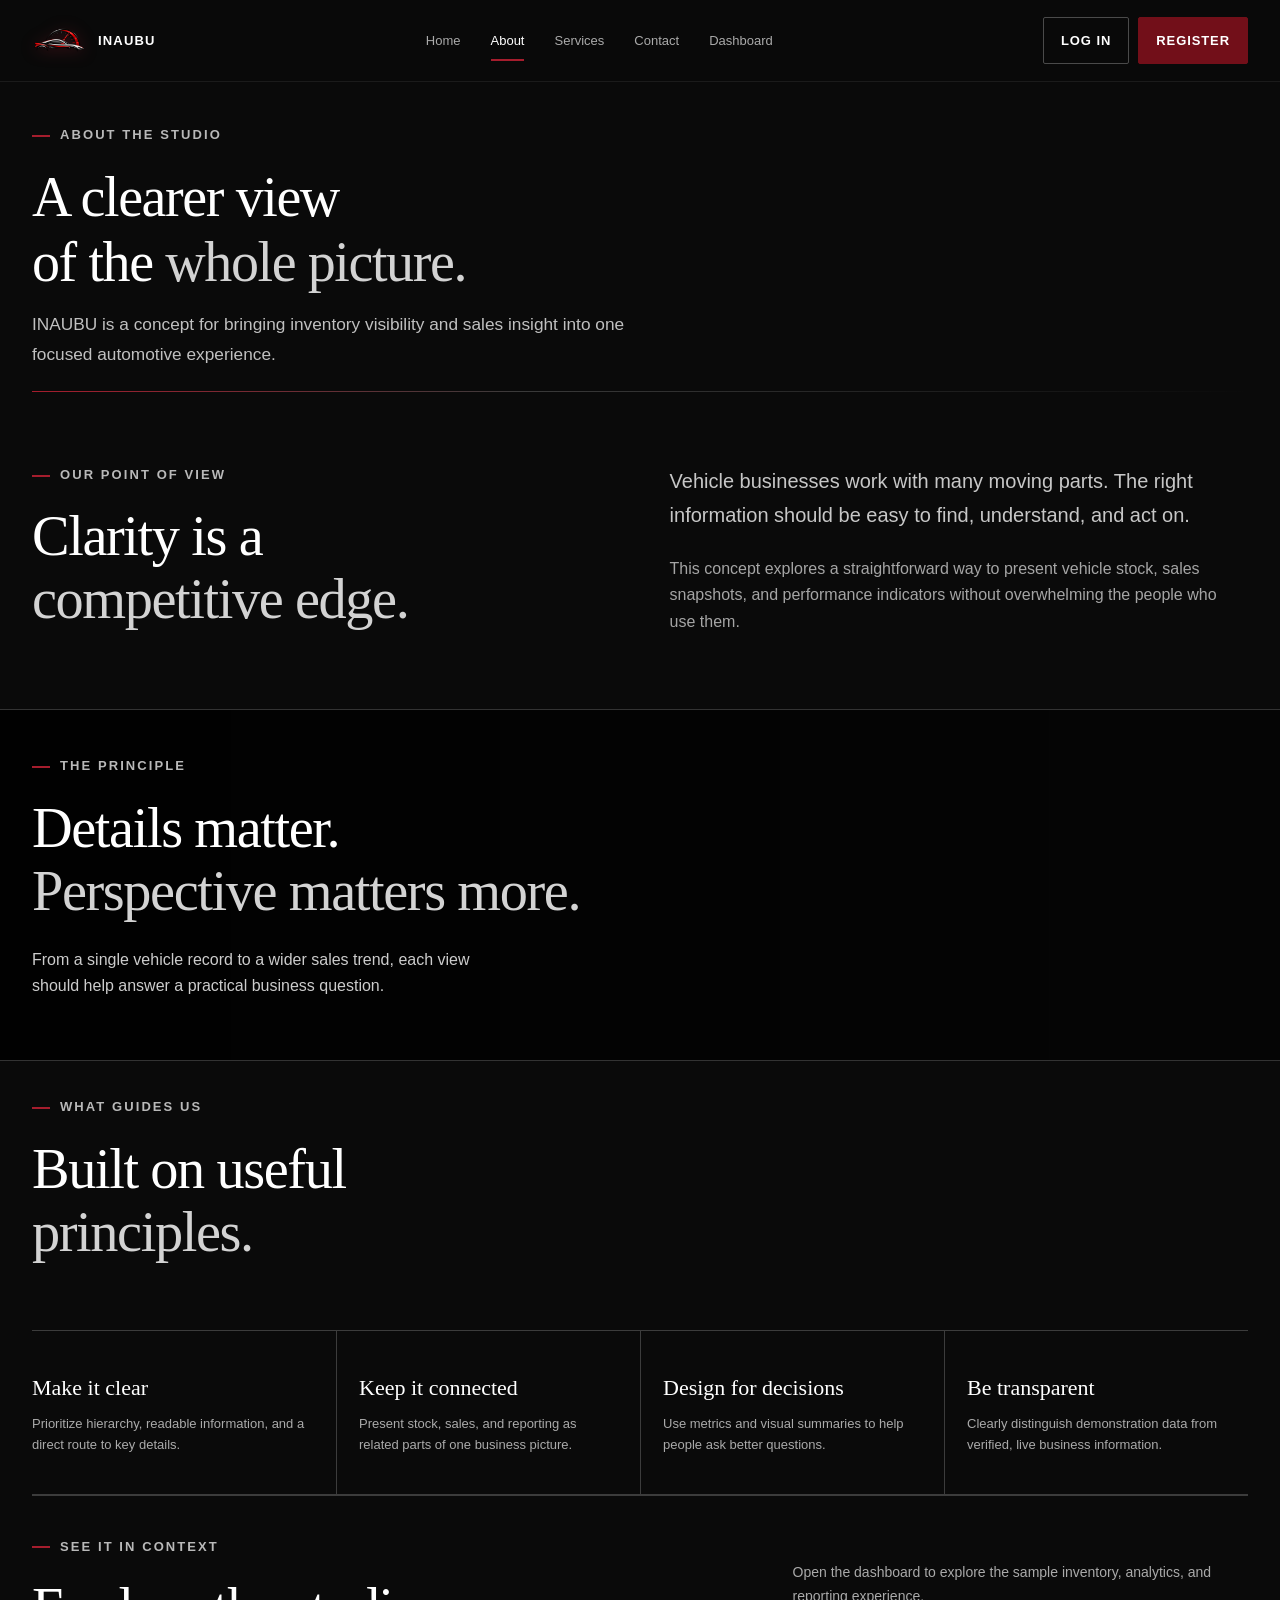
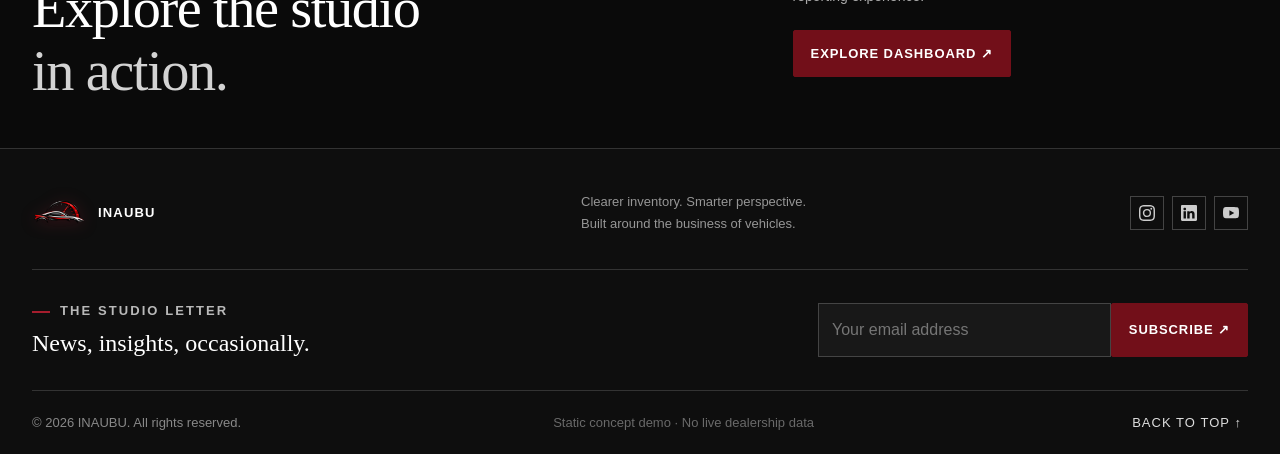
==== about.html @ e6c1211e "firstcommit" ====
<!doctype html>
<html lang="en">

<head>
    <meta charset="utf-8">
    <meta name="viewport" content="width=device-width, initial-scale=1">
    <title>INAUBU | About</title>
    <link rel="icon" type="image/png" href="logo.png">
    <link rel="apple-touch-icon" href="logo.png">
    <link rel="stylesheet" href="css/styles.css">
</head>

<body>
    <header class="site-header"><a class="brand" href="index.html"><img class="brand-logo" src="logo.png"
                alt="INAUBU logo"><span>INAUBU</span></a><button class="menu-toggle" aria-label="Toggle navigation"
            aria-expanded="false">☰</button>
        <nav class="main-nav"><a href="index.html">Home</a><a class="active" href="about.html">About</a><a
                href="services.html">Services</a><a href="contact.html">Contact</a><a
                href="dashboard.html">Dashboard</a>
            <div class="mobile-nav-actions"><button type="button" class="btn btn-outline open-login">Log
                    in</button><button type="button" class="btn btn-red open-signup">Register</button></div>
        </nav>
        <div class="header-actions"><button type="button" class="btn btn-outline open-login">Log in</button><button
                type="button" class="btn btn-red open-signup">Register</button></div>
    </header>
    <main>
        <section class="page-hero section-wrap">
            <p class="eyebrow">ABOUT THE STUDIO</p>
            <h1>A clearer view<br>of the <em>whole picture.</em></h1>
            <p class="lead">INAUBU is a concept for bringing inventory visibility and sales insight into one focused
                automotive experience.</p>
            <div class="page-hero-rule"></div>
        </section>
        <section class="section-wrap section-pad split-section">
            <div>
                <p class="eyebrow">OUR POINT OF VIEW</p>
                <h2>Clarity is a<br><em>competitive edge.</em></h2>
            </div>
            <div class="section-copy">
                <p class="lead">Vehicle businesses work with many moving parts. The right information should be easy to
                    find, understand, and act on.</p>
                <p>This concept explores a straightforward way to present vehicle stock, sales snapshots, and
                    performance indicators without overwhelming the people who use them.</p>
            </div>
        </section>
        <section class="about-visual">
            <div class="about-visual-copy">
                <p class="eyebrow">THE PRINCIPLE</p>
                <h2>Details matter.<br><em>Perspective matters more.</em></h2>
                <p>From a single vehicle record to a wider sales trend, each view should help answer a practical
                    business question.</p>
            </div>
        </section>
        <section class="section-wrap values-section">
            <div class="section-heading">
                <div>
                    <p class="eyebrow">WHAT GUIDES US</p>
                    <h2>Built on useful<br><em>principles.</em></h2>
                </div>
            </div>
            <div class="values-grid">
                <article>
                    <h3>Make it clear</h3>
                    <p>Prioritize hierarchy, readable information, and a direct route to key details.</p>
                </article>
                <article>
                    <h3>Keep it connected</h3>
                    <p>Present stock, sales, and reporting as related parts of one business picture.</p>
                </article>
                <article>
                    <h3>Design for decisions</h3>
                    <p>Use metrics and visual summaries to help people ask better questions.</p>
                </article>
                <article>
                    <h3>Be transparent</h3>
                    <p>Clearly distinguish demonstration data from verified, live business information.</p>
                </article>
            </div>
        </section>
        <section class="cta-band section-wrap">
            <div>
                <p class="eyebrow">SEE IT IN CONTEXT</p>
                <h2>Explore the studio<br><em>in action.</em></h2>
            </div>
            <div>
                <p>Open the dashboard to explore the sample inventory, analytics, and reporting experience.</p><a
                    class="btn btn-red" href="dashboard.html">Explore dashboard ↗</a>
            </div>
        </section>
    </main>
    <footer class="site-footer">
        <div class="footer-top"><a class="brand" href="index.html"><img class="brand-logo" src="logo.png"
                    alt="INAUBU logo"><span>INAUBU</span></a>
            <p>Clearer inventory. Smarter perspective.<br>Built around the business of vehicles.</p>
            <div class="socials"><a href="https://www.instagram.com/" aria-label="Instagram" title="Instagram"><svg
                        xmlns="http://www.w3.org/2000/svg" width="16" height="16" fill="currentColor"
                        viewBox="0 0 16 16" aria-hidden="true">
                        <path
                            d="M8 0C5.829 0 5.556.01 4.703.048 3.85.088 3.269.222 2.76.42a3.9 3.9 0 0 0-1.417.923A3.9 3.9 0 0 0 .42 2.76C.222 3.268.087 3.85.048 4.7.01 5.555 0 5.827 0 8.001c0 2.172.01 2.444.048 3.297.04.852.174 1.433.372 1.942.205.526.478.972.923 1.417.444.445.89.719 1.416.923.51.198 1.09.333 1.942.372C5.555 15.99 5.827 16 8 16s2.444-.01 3.298-.048c.851-.04 1.434-.174 1.943-.372a3.9 3.9 0 0 0 1.416-.923c.445-.445.718-.891.923-1.417.197-.509.332-1.09.372-1.942C15.99 10.445 16 10.173 16 8s-.01-2.445-.048-3.299c-.04-.851-.175-1.433-.372-1.941a3.9 3.9 0 0 0-.923-1.417A3.9 3.9 0 0 0 13.24.42c-.51-.198-1.092-.333-1.943-.372C10.443.01 10.172 0 7.998 0zm-.717 1.442h.718c2.136 0 2.389.007 3.232.046.78.035 1.204.166 1.486.275.373.145.64.319.92.599s.453.546.598.92c.11.281.24.705.275 1.485.039.843.047 1.096.047 3.231s-.008 2.389-.047 3.232c-.035.78-.166 1.203-.275 1.485a2.5 2.5 0 0 1-.599.919c-.28.28-.546.453-.92.598-.28.11-.704.24-1.485.276-.843.038-1.096.047-3.232.047s-2.39-.009-3.233-.047c-.78-.036-1.203-.166-1.485-.276a2.5 2.5 0 0 1-.92-.598 2.5 2.5 0 0 1-.6-.92c-.109-.281-.24-.705-.275-1.485-.038-.843-.046-1.096-.046-3.233s.008-2.388.046-3.231c.036-.78.166-1.204.276-1.486.145-.373.319-.64.599-.92s.546-.453.92-.598c.282-.11.705-.24 1.485-.276.738-.034 1.024-.044 2.515-.045zm4.988 1.328a.96.96 0 1 0 0 1.92.96.96 0 0 0 0-1.92m-4.27 1.122a4.109 4.109 0 1 0 0 8.217 4.109 4.109 0 0 0 0-8.217m0 1.441a2.667 2.667 0 1 1 0 5.334 2.667 2.667 0 0 1 0-5.334" />
                    </svg></a><a href="https://www.linkedin.com/" aria-label="LinkedIn" title="LinkedIn"><svg
                        xmlns="http://www.w3.org/2000/svg" width="16" height="16" fill="currentColor"
                        viewBox="0 0 16 16" aria-hidden="true">
                        <path
                            d="M0 1.146C0 .513.526 0 1.175 0h13.65C15.474 0 16 .513 16 1.146v13.708c0 .633-.526 1.146-1.175 1.146H1.175C.526 16 0 15.487 0 14.854zm4.943 12.248V6.169H2.542v7.225zm-1.2-8.212c.837 0 1.358-.554 1.358-1.248-.015-.709-.52-1.248-1.342-1.248S2.4 3.226 2.4 3.934c0 .694.521 1.248 1.327 1.248zm4.908 8.212V9.359c0-.216.016-.432.08-.586.173-.431.568-.878 1.232-.878.869 0 1.216.662 1.216 1.634v3.865h2.401V9.25c0-2.22-1.184-3.252-2.764-3.252-1.274 0-1.845.7-2.165 1.193v.025h-.016l.016-.025V6.169h-2.4c.03.678 0 7.225 0 7.225z" />
                    </svg></a><a href="https://www.youtube.com/" aria-label="YouTube" title="YouTube"><svg
                        xmlns="http://www.w3.org/2000/svg" width="16" height="16" fill="currentColor"
                        viewBox="0 0 16 16" aria-hidden="true">
                        <path
                            d="M8.051 1.999h.089c.822.003 4.987.033 6.11.335a2.01 2.01 0 0 1 1.415 1.42c.101.38.172.883.22 1.402l.01.104.022.26.008.104c.065.914.073 1.77.074 1.957v.075c-.001.194-.01 1.108-.082 2.06l-.008.105-.009.104c-.05.572-.124 1.14-.235 1.558a2.01 2.01 0 0 1-1.415 1.42c-1.16.312-5.569.334-6.18.335h-.142c-.309 0-1.587-.006-2.927-.052l-.17-.006-.087-.004-.171-.007-.171-.007c-1.11-.049-2.167-.128-2.654-.26a2.01 2.01 0 0 1-1.415-1.419c-.111-.417-.185-.986-.235-1.558L.09 9.82l-.008-.104A31 31 0 0 1 0 7.68v-.123c.002-.215.01-.958.064-1.778l.007-.103.003-.052.008-.104.022-.26.01-.104c.048-.519.119-1.023.22-1.402a2.01 2.01 0 0 1 1.415-1.42c.487-.13 1.544-.21 2.654-.26l.17-.007.172-.006.086-.003.171-.007A100 100 0 0 1 7.858 2zM6.4 5.209v5.582l4.88-2.791z" />
                    </svg></a></div>
        </div>
        <div class="footer-news">
            <div>
                <p class="eyebrow">THE STUDIO LETTER</p>
                <h3>News, insights, occasionally.</h3>
            </div>
            <form class="newsletter-form"><label class="sr-only" for="newsletter-email">Email address</label><input
                    id="newsletter-email" type="email" placeholder="Your email address" required><button
                    class="btn btn-red" type="submit">Subscribe ↗</button></form>
        </div>
        <div class="footer-bottom"><span>© <span class="year"></span> INAUBU. All rights reserved.</span><span
                class="demo-note">Static concept demo · No live dealership data</span><button class="back-top"
                type="button">Back to top ↑</button></div>
    </footer>
    <div class="modal-backdrop" id="auth-modal" aria-hidden="true">
        <section class="auth-modal" role="dialog" aria-modal="true" aria-labelledby="auth-title"><button
                class="modal-close" aria-label="Close dialog">×</button>
            <p class="eyebrow">INAUBU / ACCESS</p>
            <h2 id="auth-title">Welcome <em>back.</em></h2>
            <p class="auth-description">This is a front-end preview. No real account is created.</p>
            <form id="auth-form"><label for="auth-name" id="name-label" hidden style="display:none;">Full
                    name</label><input id="auth-name" name="name" placeholder="Full name" autocomplete="name" hidden
                    style="display:none;"><label for="auth-email">Email address</label><input id="auth-email"
                    name="email" type="email" placeholder="you@example.com" autocomplete="email" required><label
                    for="auth-password">Password</label>
                <div class="password-wrap"><input id="auth-password" name="password" type="password"
                        placeholder="At least 6 characters" minlength="6" autocomplete="current-password"
                        required><button type="button" class="toggle-password" data-target="auth-password"
                        aria-label="Show password" title="Show password"><svg class="eye-icon"
                            xmlns="http://www.w3.org/2000/svg" width="16" height="16" fill="currentColor"
                            viewBox="0 0 16 16" aria-hidden="true">
                            <path
                                d="M16 8s-3-5.5-8-5.5S0 8 0 8s3 5.5 8 5.5S16 8 16 8M1.173 8a13 13 0 0 1 1.66-2.043C4.12 4.668 5.88 3.5 8 3.5s3.879 1.168 5.168 2.457A13 13 0 0 1 14.828 8q-.086.13-.195.288c-.335.48-.83 1.12-1.465 1.755C11.879 11.332 10.119 12.5 8 12.5s-3.879-1.168-5.168-2.457A13 13 0 0 1 1.172 8z" />
                            <path
                                d="M8 5.5a2.5 2.5 0 1 0 0 5 2.5 2.5 0 0 0 0-5M4.5 8a3.5 3.5 0 1 1 7 0 3.5 3.5 0 0 1-7 0" />
                        </svg></button></div><label for="auth-confirm-password" id="confirm-password-label" hidden
                    style="display:none;">Confirm password</label>
                <div class="password-wrap" id="confirm-password-wrap" hidden style="display:none;"><input
                        id="auth-confirm-password" name="confirmPassword" type="password"
                        placeholder="Re-enter your password" minlength="6" autocomplete="new-password"><button
                        type="button" class="toggle-password" data-target="auth-confirm-password"
                        aria-label="Show password" title="Show password"><svg class="eye-icon"
                            xmlns="http://www.w3.org/2000/svg" width="16" height="16" fill="currentColor"
                            viewBox="0 0 16 16" aria-hidden="true">
                            <path
                                d="M16 8s-3-5.5-8-5.5S0 8 0 8s3 5.5 8 5.5S16 8 16 8M1.173 8a13 13 0 0 1 1.66-2.043C4.12 4.668 5.88 3.5 8 3.5s3.879 1.168 5.168 2.457A13 13 0 0 1 14.828 8q-.086.13-.195.288c-.335.48-.83 1.12-1.465 1.755C11.879 11.332 10.119 12.5 8 12.5s-3.879-1.168-5.168-2.457A13 13 0 0 1 1.172 8z" />
                            <path
                                d="M8 5.5a2.5 2.5 0 1 0 0 5 2.5 2.5 0 0 0 0-5M4.5 8a3.5 3.5 0 1 1 7 0 3.5 3.5 0 0 1-7 0" />
                        </svg></button></div>
                <div class="auth-row" id="login-options"><label class="auth-checkbox"><input type="checkbox"
                            id="auth-remember" name="remember"> <span>Remember me</span></label><a href="#"
                        class="auth-link" id="auth-forgot">Forgot password?</a></div>
                <div class="auth-row" id="signup-options" hidden style="display:none;"><label
                        class="auth-checkbox"><input type="checkbox" id="auth-terms" name="terms"> <span>I agree to the
                            <a href="about.html" class="auth-link">Terms &amp; Conditions</a></span></label></div>
                <button class="btn btn-red full-width" type="submit" id="auth-submit">Log in</button>
                <p class="form-message" id="auth-message" role="status"></p>
            </form>
            <div class="auth-switch" id="auth-switch"><span>New user?</span> <button type="button" class="switch-btn"
                    id="switch-to-signup">Register</button></div>
            <p class="tiny"></p>
        </section>
    </div>
    <div class="toast" role="status" aria-live="polite"></div>
    <script src="js/data.js"></script>
    <script src="js/app.js"></script>
</body>

</html>
---- css/styles.css ----
@font-face{font-family:"Intro Rust";src:url("../assets/fonts/intro-rust.woff2") format("woff2");font-style:normal;font-weight:400;font-display:swap}
:root{--black:#0a0a0a;--black-2:#111;--panel:#1b1b1b;--panel-2:#252525;--white:#fff;--soft:#e7e7e7;--grey:#858585;--muted:#a5a5a5;--border:#3c3c3c;--red:#720f19;--red-bright:#a51d2d;--display:"Intro Rust",Georgia,serif;--body:Arial,Helvetica,sans-serif;--max:1240px;--ease:220ms ease}
*{box-sizing:border-box}html{scroll-behavior:smooth;scroll-padding-top:90px}body{margin:0;background:var(--black);color:var(--white);font-family:var(--body);font-size:16px;line-height:1.65}a{color:inherit;text-decoration:none}button,input,select,textarea{font:inherit}button,a,input,select,textarea{-webkit-tap-highlight-color:transparent}button{cursor:pointer}img{max-width:100%}.section-wrap{width:min(var(--max),calc(100% - 64px));margin-inline:auto}.section-pad{padding-block:50px}.muted,.section-copy p:not(.lead){color:var(--muted)}.lead{font-size:clamp(17px,1.6vw,20px);line-height:1.7;color:#c7c7c7;max-width:610px}.eyebrow{font-size:13px;letter-spacing:.16em;font-weight:700;color:#b9b9b9;margin:0 0 20px}.eyebrow:before{content:"";display:inline-block;width:18px;height:2px;background:var(--red-bright);vertical-align:middle;margin-right:10px}.red-dot{display:inline-block;width:7px;height:7px;border-radius:50%;background:var(--red-bright);box-shadow:0 0 12px #a51d2d99;margin-right:7px}.brand{display:flex;align-items:center;gap:12px;font-size:13px;letter-spacing:.09em;font-weight:800;line-height:1.2;white-space:nowrap}.brand-logo{height:36px;width:auto;max-width:54px;object-fit:contain;display:block;filter:drop-shadow(0 2px 8px rgba(165,29,45,.3));transition:transform var(--ease)}.brand:hover .brand-logo{transform:scale(1.06)}.brand-mark{width:36px;height:36px;border:1px solid var(--red);display:grid;place-items:center;font-family:var(--display);font-size:19px;position:relative}.brand-mark span{color:#d64a56}.brand-sub{display:block;font-size:13px;letter-spacing:.17em;color:#999;margin-top:5px}.site-header{height:82px;display:flex;align-items:center;justify-content:space-between;gap:24px;padding:0 max(32px,calc((100vw - var(--max))/2));border-bottom:1px solid #ffffff13;background:#0a0a0af2;position:sticky;top:0;z-index:30;backdrop-filter:blur(14px)}.main-nav{display:flex;align-items:center;gap:30px}.main-nav a{font-size:13px;color:#aaa;transition:color var(--ease);position:relative}.main-nav a:after{content:"";position:absolute;height:2px;background:var(--red-bright);left:0;right:100%;bottom:-10px;transition:right var(--ease)}.main-nav a:hover,.main-nav a.active{color:#fff}.main-nav a:hover:after,.main-nav a.active:after{right:0}.mobile-nav-actions{display:none}.header-actions{display:flex;gap:9px;align-items:center}.btn{border:1px solid transparent;display:inline-flex;align-items:center;justify-content:center;gap:12px;padding:12px 17px;font-size:13px;letter-spacing:.07em;text-transform:uppercase;font-weight:700;transition:background var(--ease),border-color var(--ease),box-shadow var(--ease),transform var(--ease);border-radius:2px;white-space:nowrap}.btn:hover{transform:translateY(-1px)}.btn-red{background:var(--red);border-color:var(--red);color:#fff}.btn-red:hover{background:var(--red-bright);border-color:var(--red-bright);box-shadow:0 0 22px #720f1944}.btn-outline{background:transparent;border-color:#4a4a4a;color:#fff}.btn-outline:hover{border-color:var(--red-bright)}.btn-light{background:#fff;color:#111}.btn-light:hover{background:#e8e8e8}.text-link{display:inline-flex;gap:18px;align-items:center;font-size:13px;font-weight:700;text-transform:uppercase;letter-spacing:.08em;border-bottom:1px solid #565656;padding-bottom:8px}.text-link span{color:#d64a56}.menu-toggle{display:none;background:none;color:#fff;border:1px solid var(--border);padding:7px 11px}
h1,h2,h3,p{margin-top:0}h1,h2{font-family:var(--display);font-weight:400;letter-spacing:-.025em;line-height:1.12;margin-bottom:24px}h1{font-size:clamp(46px,6.5vw,88px)}h2{font-size:clamp(34px,4.4vw,57px)}h1 em,h2 em{color:#d3d3d3;font-style:normal}h3{font-size:18px;line-height:1.3}.hero{min-height:540px;display:grid;grid-template-columns:1fr 1.05fr;align-items:center;gap:48px;padding-block:45px 50px}.hero-copy{position:relative;z-index:2}.hero-copy h1 em{color:#fff;text-shadow:2px 2px 0 #720f19}.hero-copy .lead{max-width:520px}.hero-actions{display:flex;align-items:center;gap:28px;margin-top:32px}.hero-proof{display:flex;gap:22px;flex-wrap:wrap;margin-top:55px;padding-top:19px;border-top:1px solid var(--border);font-size:13px;color:#a7a7a7;text-transform:uppercase;letter-spacing:.06em}.hero-proof b{color:#c9c9c9;margin-right:6px}.hero-visual{position:relative;min-height:480px}.hero-image{position:absolute;inset:0 24px 0 0;overflow:hidden;background:#191919 url("https://images.unsplash.com/photo-1492144534655-ae79c964c9d7?auto=format&fit=crop&w=1400&q=85") center/cover}.image-shade{position:absolute;inset:0;background:linear-gradient(90deg,#0009,#0001 60%),linear-gradient(0deg,#000b,transparent 55%)}.image-label{position:absolute;left:24px;right:24px;top:22px;display:flex;justify-content:space-between;color:#ddd;font-size:13px;letter-spacing:.15em}.image-big-type{position:absolute;left:26px;bottom:24px;font-family:var(--display);font-size:clamp(40px,5vw,70px);line-height:.9;color:#fff;text-shadow:2px 2px 0 #720f19}.image-big-type span{color:#c33a48}.hero-stamp{position:absolute;right:0;top:55px;background:var(--red);padding:18px 20px;display:flex;flex-direction:column;line-height:1.2;box-shadow:0 15px 30px #0006}.hero-stamp span,.hero-stamp small{font-size:13px;letter-spacing:.16em}.hero-stamp b{font-family:var(--display);font-size:24px}.hero-stamp small{margin-top:7px;color:#f0bfc4}.hero-line{position:absolute;right:0;bottom:26px;width:4px;height:90px;background:var(--red-bright)}.ticker{overflow:hidden;border-block:1px solid #ffffff17;background:#101010;white-space:nowrap;padding:15px 0;color:#c4c4c4;font-size:13px;letter-spacing:.18em;font-weight:700}.ticker div{min-width:max-content;text-align:center}.ticker span{color:var(--red-bright);margin:0 24px}.intro-grid,.split-section{display:grid;grid-template-columns:.85fr 1fr;gap:12%;align-items:start}.section-copy{max-width:560px}.section-copy p{margin-bottom:24px}.feature-section{padding-block:40px 55px}.section-heading{display:flex;justify-content:space-between;align-items:end;gap:40px;margin-bottom:42px}.section-heading>p{max-width:340px;color:var(--muted);font-size:14px}.feature-grid{display:grid;grid-template-columns:repeat(3,1fr);border:1px solid var(--border)}.feature-card{padding:28px 28px 32px;min-height:290px;background:#111;position:relative;transition:background var(--ease),border-color var(--ease)}.feature-card+.feature-card{border-left:1px solid var(--border)}.feature-card:hover{background:#191919}.feature-card.featured{background:#201719;border-top:2px solid var(--red)}.feature-number{font-size:13px;color:#888;letter-spacing:.1em}.feature-icon{font-size:32px;color:#c84451;margin:25px 0 18px}.feature-card h3{font-family:var(--display);font-weight:400;font-size:25px}.feature-card p{font-size:14px;color:#aaa;min-height:62px}.feature-card a{display:inline-flex;gap:12px;font-size:13px;text-transform:uppercase;letter-spacing:.1em;font-weight:700;margin-top:10px}.feature-card a span{color:#e34a58}.showcase{min-height:380px;display:grid;grid-template-columns:1fr 1fr;background:#171717;border-block:1px solid var(--border)}.showcase-image{min-height:380px;background:linear-gradient(90deg,#0002,#1115),url("https://images.unsplash.com/photo-1503376780353-7e6692767b70?auto=format&fit=crop&w=1300&q=85") center/cover}.showcase-content{padding:45px clamp(30px,6vw,75px);align-self:center}.showcase-content h2{font-size:clamp(36px,4.2vw,55px)}.showcase-content p:not(.eyebrow){color:#aaa;max-width:420px;margin-bottom:28px}.stats-section{padding-block:48px}.stats-grid{display:grid;grid-template-columns:repeat(4,1fr);border-block:1px solid var(--border)}.stat{padding:26px 20px 27px 0}.stat+.stat{padding-left:25px;border-left:1px solid var(--border)}.stat>span{font-size:13px;letter-spacing:.13em;color:#aaa}.stat strong{display:block;font-family:var(--display);font-size:clamp(30px,3vw,42px);font-weight:400;margin:12px 0 4px}.stat strong span{font-family:var(--body);font-size:13px;color:#aaa}.stat small,.stat .stat-sub{font-size:13px;color:#858585;display:block}.cta-band{padding:40px 0 45px;display:grid;grid-template-columns:1fr .65fr;gap:60px;align-items:center;border-top:1px solid var(--border)}.cta-band h2{margin-bottom:0}.cta-band>div+div p{color:#aaa;font-size:14px;margin-bottom:22px;max-width:450px}
.site-footer{border-top:1px solid #333;background:#0e0e0e;padding:42px max(32px,calc((100vw - var(--max))/2)) 20px}.footer-top{display:grid;grid-template-columns:1fr 1fr auto;gap:30px;align-items:center;padding-bottom:35px;border-bottom:1px solid #333}.footer-top>p{font-size:13px;color:#969696;margin:0}.socials{display:flex;gap:8px}.socials a{width:34px;height:34px;border:1px solid #444;display:grid;place-items:center;color:#ccc;transition:all var(--ease)}.socials a svg{display:block;width:16px;height:16px;transition:transform var(--ease)}.socials a:hover{border-color:var(--red-bright);background:var(--red);color:#fff}.socials a:hover svg{transform:scale(1.1)}.footer-news{display:flex;justify-content:space-between;gap:40px;align-items:center;padding:30px 0;border-bottom:1px solid #333}.footer-news .eyebrow{margin-bottom:7px}.footer-news h3{font-family:var(--display);font-size:24px;font-weight:400;margin:0}.newsletter-form{display:flex;width:min(100%,430px)}.newsletter-form input{min-width:0;flex:1;background:#181818;border:1px solid #444;padding:13px;color:#fff;outline:none}.newsletter-form input:focus{border-color:var(--red)}.newsletter-form .btn{flex-shrink:0}.footer-bottom{display:flex;align-items:center;justify-content:space-between;gap:20px;padding-top:20px;color:#888;font-size:13px}.demo-note{color:#696969}.back-top{border:0;background:none;color:#ddd;font-size:13px;text-transform:uppercase;letter-spacing:.08em}.back-top:hover{color:#ed5965}
.page-hero{padding-block:42px 26px}.page-hero h1{max-width:900px}.page-hero .lead{max-width:650px}.page-hero-rule{height:1px;background:linear-gradient(90deg,var(--red),#444 35%,transparent);margin-top:24px}.about-visual{min-height:320px;background:linear-gradient(90deg,#000e,#0007),url("https://images.unsplash.com/photo-1503376780353-7e6692767b70?auto=format&fit=crop&w=1800&q=85") center 55%/cover;display:flex;align-items:center;padding:45px max(32px,calc((100vw - var(--max))/2));border-block:1px solid #333}.about-visual-copy{max-width:600px}.about-visual-copy p:not(.eyebrow){max-width:450px;color:#ccc}.values-section{padding-top:35px}.values-grid{display:grid;grid-template-columns:repeat(4,1fr);border-block:1px solid var(--border)}.values-grid article{padding:25px 22px 25px 0}.values-grid article+article{border-left:1px solid var(--border);padding-left:22px}.values-grid article>span{color:#d44a57;font-size:13px}.values-grid h3{font-family:var(--display);font-size:22px;font-weight:400;margin:18px 0 10px}.values-grid p{color:#aaa;font-size:13px}.service-list{padding-top:15px;padding-bottom:0}.service-row{display:grid;grid-template-columns:1fr 54px;gap:25px;padding:28px 0;border-top:1px solid var(--border);align-items:start}.service-row:last-child{border-bottom:none}.service-index{display:none}.service-row h2{font-size:clamp(30px,4vw,48px);margin-bottom:14px}.service-row p{color:#aaa;max-width:650px}.service-row ul{display:grid;grid-template-columns:repeat(2,minmax(0,1fr));gap:8px 30px;color:#c7c7c7;font-size:14px;padding-left:17px}.service-row li::marker{color:var(--red-bright)}.round-link{border:1px solid #555;width:44px;height:44px;display:grid;place-items:center;color:#fff;transition:all var(--ease)}.round-link:hover{background:var(--red);border-color:var(--red)}.service-note{display:flex;gap:40px;padding-block:40px 48px}.red-rule{display:block;width:3px;align-self:stretch;min-height:180px;background:var(--red)}.service-note h2{font-size:42px}.service-note p:not(.eyebrow){color:#aaa;max-width:650px}.contact-layout{display:grid;grid-template-columns:.85fr 1fr;gap:10%;align-items:start}.contact-info>p:not(.eyebrow){color:#aaa;max-width:450px}.contact-detail{display:flex;gap:18px;border-top:1px solid var(--border);padding:18px 0}.contact-detail>span{color:#d64a56;font-size:13px}.contact-detail b{font-size:14px}.contact-detail p{color:#999;font-size:13px;margin:5px 0 0}.contact-form{background:#151515;border:1px solid #333;padding:30px}.contact-form label,.auth-modal label{display:block;font-size:13px;color:#c8c8c8;margin:16px 0 7px}.contact-form input,.contact-form select,.contact-form textarea,.auth-modal input{width:100%;padding:13px;background:#0c0c0c;border:1px solid #414141;color:#fff;outline:none;border-radius:0}.contact-form input:focus,.contact-form select:focus,.contact-form textarea:focus,.auth-modal input:focus{border-color:var(--red-bright)}.contact-form textarea{resize:vertical}.contact-form .btn{margin-top:20px}.form-message{font-size:13px;color:#f0a0a7;min-height:18px}.contact-bottom{display:flex;justify-content:space-between;align-items:center;border-top:1px solid var(--border);padding-block:38px 45px;gap:25px}.contact-bottom h2{font-size:clamp(32px,4vw,48px);margin:0}
.dashboard-main{padding-bottom:70px}.dashboard-welcome{display:flex;justify-content:space-between;align-items:end;gap:30px;padding:40px 0 24px}.dashboard-welcome h1{font-size:clamp(48px,6vw,72px);margin-bottom:12px}.dashboard-welcome .lead{margin-bottom:0}.dashboard-controls{display:flex;align-items:center;gap:12px;flex-wrap:wrap}.demo-pill,.panel-tag{font-size:13px;letter-spacing:.12em;border:1px solid #5a3437;padding:7px 10px;color:#e5a0a6;background:#241416}.demo-warning{border-left:3px solid var(--red-bright);background:#191314;color:#c9babb;padding:13px 16px;font-size:13px;margin-bottom:25px}.kpi-grid{display:grid;grid-template-columns:repeat(4,1fr);gap:12px}.kpi{background:var(--panel);border:1px solid #333;padding:21px 20px;min-height:130px;position:relative}.kpi:first-child{border-top:2px solid var(--red)}.kpi>span{display:block;font-size:13px;letter-spacing:.12em;color:#aaa}.kpi strong{display:block;font-family:var(--display);font-size:36px;font-weight:400;margin:7px 0}.kpi small,.kpi .kpi-sub{color:#8d8d8d;font-size:13px;display:block}.kpi-dot{display:inline-block;width:6px;height:6px;border-radius:50%;background:#a51d2d;margin-right:5px}.dashboard-section{padding-top:42px}.dash-section-heading{display:flex;justify-content:space-between;align-items:end;gap:20px;margin-bottom:25px}.dash-section-heading h2{font-size:clamp(34px,4vw,48px);margin:0}.dash-section-heading select,.inventory-tools select,.inventory-tools input{background:#171717;color:#eee;border:1px solid #444;padding:11px 13px;outline:none;min-width:0}.dash-section-heading select:focus,.inventory-tools select:focus,.inventory-tools input:focus{border-color:var(--red)}.analytics-grid{display:grid;grid-template-columns:1.45fr 1fr;gap:14px}.panel{background:#171717;border:1px solid #333;padding:22px}.panel-heading{display:flex;justify-content:space-between;align-items:start;gap:15px}.panel-heading h3{font-size:16px;margin:0 0 5px}.panel-heading p{font-size:13px;color:#888;margin:0}.bar-chart{height:245px;display:flex;align-items:end;justify-content:space-around;gap:12px;padding:25px 5px 0;border-bottom:1px solid #444;background:repeating-linear-gradient(to top,transparent 0,transparent 48px,#ffffff0b 49px,#ffffff0b 50px)}.bar-group{height:100%;flex:1;display:flex;flex-direction:column;justify-content:end;align-items:center;gap:10px;min-width:0}.bar{width:min(42px,75%);background:#444;min-height:4px;position:relative;transition:height 400ms ease,background var(--ease)}.bar.current,.bar:hover{background:var(--red-bright)}.bar-value{font-size:13px;color:#aaa}.bar-label{font-size:13px;color:#858585;padding-bottom:10px}.donut-wrap{display:flex;align-items:center;justify-content:center;gap:25px;min-height:245px;flex-wrap:wrap}.donut{width:150px;height:150px;border-radius:50%;background:conic-gradient(var(--red-bright) 0 42%,#f0f0f0 42% 73%,#666 73% 100%);display:grid;place-items:center}.donut>div{width:100px;height:100px;border-radius:50%;background:#171717;display:flex;flex-direction:column;align-items:center;justify-content:center}.donut strong{font-family:var(--display);font-size:28px;font-weight:400}.donut span{font-size:13px;letter-spacing:.1em;color:#999}.legend{display:grid;gap:14px;font-size:13px;color:#aaa;min-width:130px}.legend span{display:flex;align-items:center;gap:8px}.legend b{margin-left:auto;color:#eee}.legend-dot{width:8px;height:8px;display:inline-block;border-radius:50%}.legend-dot.red{background:var(--red-bright)}.legend-dot.white{background:#f0f0f0}.legend-dot.grey{background:#666}.result-count{font-size:13px;color:#999}.inventory-tools{display:grid;grid-template-columns:2fr 1fr 1fr 1.2fr;gap:9px;margin-bottom:14px}.inventory-table-wrap{overflow:auto;border:1px solid #333}.inventory-table{width:100%;border-collapse:collapse;min-width:760px}.inventory-table th{text-align:left;font-size:13px;letter-spacing:.1em;color:#888;font-weight:700;background:#171717;padding:15px 13px}.inventory-table td{padding:14px 13px;border-top:1px solid #303030;font-size:13px;color:#ccc}.inventory-table tbody tr:hover{background:#181818}.vehicle-cell{display:flex;align-items:center;gap:12px;min-width:180px}.vehicle-thumb{width:66px;height:44px;object-fit:cover;background:#292929;display:grid;place-items:center;color:#777;font-size:13px}.vehicle-cell b{display:block;color:#fff;font-size:14px}.vehicle-cell small,.vehicle-cell .vehicle-model{display:block;color:#888;font-size:13px;margin-top:3px}.status{display:inline-block;padding:5px 7px;font-size:13px;border:1px solid #555;color:#ccc;white-space:nowrap}.status.available{border-color:#385c48;color:#9ed1b0}.status.reserved{border-color:#70552f;color:#e2c28d}.status.sold{border-color:#5c3438;color:#e7a0a6}.table-action{border:0;background:none;color:#d64a56;font-size:13px}.empty-state{padding:30px;text-align:center;color:#aaa;border:1px solid #333}.ageing-panel{max-width:820px}.ageing-panel>.muted{font-size:13px;margin-bottom:25px}.age-row{margin-top:19px}.age-row>div:first-child{display:flex;justify-content:space-between;font-size:13px;margin-bottom:8px;color:#bbb}.age-row b{font-weight:400;color:#eee}.age-track{height:6px;background:#393939}.age-track span{display:block;height:100%;background:var(--red-bright)}.dashboard-cta{margin-top:45px}.vehicle-modal-backdrop{position:fixed;inset:0;background:#000000d9;z-index:61;display:none;padding:20px 15px;overflow-y:auto;overflow-x:hidden;overscroll-behavior:contain;-webkit-overflow-scrolling:touch}.vehicle-modal-backdrop.open{display:flex;justify-content:center;align-items:flex-start}.vehicle-modal{width:min(500px,100%);margin:auto;background:#171717;border:1px solid #555;padding:26px 26px 22px;position:relative}.vehicle-modal h2{font-size:32px}.vehicle-detail-grid{display:grid;grid-template-columns:1fr 1fr;gap:12px}.vehicle-detail-grid div{padding:13px;background:#222}.vehicle-detail-grid span{display:block;color:#888;font-size:13px;text-transform:uppercase}.vehicle-detail-grid b{font-size:14px}.vehicle-close{position:absolute;top:10px;right:12px}
.modal-backdrop{position:fixed;inset:0;background:#000000d9;z-index:60;display:none;padding:20px 15px;overflow-y:auto;overflow-x:hidden;overscroll-behavior:contain;-webkit-overflow-scrolling:touch}.modal-backdrop.open{display:flex;justify-content:center;align-items:flex-start}.auth-modal{position:relative;width:min(420px,100%);margin:auto;padding:22px 26px 20px;background:#171717;border:1px solid #4b4b4b;box-shadow:0 25px 100px #000c}.modal-close{position:absolute;right:15px;top:10px;background:none;border:0;color:#aaa;font-size:26px;line-height:1}.modal-close:hover{color:#fff}.auth-modal h2{font-size:clamp(25px,3.8vw,32px);margin-bottom:5px}.auth-description{color:#999;font-size:13px;margin-bottom:12px}.auth-modal label{margin:10px 0 4px;font-size:13px;color:#c8c8c8}.auth-modal input{padding:10px 12px;margin-bottom:4px;font-size:14px}.password-wrap{position:relative;display:flex;align-items:center;width:100%;margin-bottom:4px}.password-wrap input{width:100%;padding-right:42px;margin-bottom:0}.toggle-password{position:absolute;right:6px;top:50%;transform:translateY(-50%);background:none;border:none;color:#888;padding:8px;display:flex;align-items:center;justify-content:center;cursor:pointer;transition:color var(--ease);line-height:1}.toggle-password:hover{color:#fff}.toggle-password svg{width:16px;height:16px;display:block}#confirm-password-label[hidden],#confirm-password-wrap[hidden]{display:none !important}.auth-row{display:flex;justify-content:space-between;align-items:center;margin:10px 0 12px;font-size:13px;color:#aaa}.auth-row[hidden],.auth-row.hidden,#login-options[hidden],#signup-options[hidden],#name-label[hidden],#auth-name[hidden],[hidden]{display:none !important}.auth-checkbox{display:inline-flex;align-items:center;gap:7px;cursor:pointer;user-select:none;font-size:13px;color:#ccc}.auth-checkbox input[type="checkbox"]{width:14px;height:14px;accent-color:var(--red-bright);cursor:pointer;margin:0}.auth-link{color:#d64a56;text-decoration:none}.auth-link:hover{text-decoration:underline;color:#fff}.full-width{width:100%;margin-top:12px}.auth-switch{margin-top:14px;padding-top:12px;border-top:1px solid #333;text-align:center;font-size:13px;color:#999}.switch-btn{background:none;border:0;color:#d64a56;font-weight:700;cursor:pointer;padding:0 0 0 4px;font-size:13px;text-decoration:underline}.switch-btn:hover{color:#fff}.tiny{margin:12px 0 0;font-size:13px;color:#999}.toast{position:fixed;bottom:24px;left:50%;transform:translate(-50%,20px);opacity:0;pointer-events:none;background:#f5f5f5;color:#111;padding:12px 18px;font-size:13px;z-index:100;transition:all var(--ease);box-shadow:0 10px 35px #0006;max-width:calc(100% - 30px)}.toast.show{opacity:1;transform:translate(-50%,0)}.sr-only{position:absolute;width:1px;height:1px;padding:0;margin:-1px;overflow:hidden;clip:rect(0,0,0,0);white-space:nowrap;border:0}
:focus-visible{outline:2px solid #d64a56;outline-offset:3px}::selection{background:var(--red);color:#fff}


/* Contact page: balanced layout, refined cards, social pills, and cinematic map */
.contact-layout{display:grid;grid-template-columns:1fr 1.05fr;gap:48px;align-items:start}
.contact-info{display:flex;flex-direction:column;gap:20px}
.contact-info h2{margin-bottom:12px}
.contact-info>p:not(.eyebrow){color:#aaa;max-width:480px;margin-bottom:0}
.contact-cards-grid{display:grid;grid-template-columns:1fr;gap:12px}
.contact-card{display:flex;align-items:flex-start;gap:14px;background:#141414;border:1px solid #2d2d2d;padding:16px 18px;border-radius:2px;transition:border-color var(--ease)}
.contact-card:hover{border-color:#444}
.contact-card-icon{width:36px;height:36px;border-radius:2px;background:#201416;border:1px solid #4a2428;color:var(--red-bright);display:grid;place-items:center;flex-shrink:0;font-size:16px}
.contact-card-text span{display:block;font-size:13px;letter-spacing:.1em;color:#888;text-transform:uppercase;margin-bottom:3px}
.contact-card-text b,.contact-card-text a{display:block;font-size:14px;color:#eee;font-weight:600}
.contact-card-text a:hover{color:var(--red-bright)}
.contact-social-bar{background:#141414;border:1px solid #2d2d2d;padding:16px 18px;border-radius:2px}
.contact-social-bar span{display:block;font-size:13px;letter-spacing:.1em;color:#888;text-transform:uppercase;margin-bottom:10px}
.contact-social-pills{display:flex;gap:10px;flex-wrap:wrap}
.social-pill{display:inline-flex;align-items:center;gap:8px;padding:8px 14px;background:#1e1e1e;border:1px solid #383838;color:#ccc;font-size:13px;font-weight:600;border-radius:2px;transition:all var(--ease)}
.social-pill svg{width:14px;height:14px;color:var(--red-bright);transition:transform var(--ease)}
.social-pill:hover{background:var(--red);border-color:var(--red);color:#fff;transform:translateY(-1px)}
.social-pill:hover svg{color:#fff;transform:scale(1.15)}

/* Cinematic Full-Width Map Section */
.contact-map-section{padding-block:45px 50px;border-top:1px solid var(--border)}
.map-header-bar{display:flex;justify-content:space-between;align-items:flex-end;gap:24px;margin-bottom:24px;flex-wrap:wrap}
.map-header-bar h2{margin:0}
.map-status-chip{display:inline-flex;align-items:center;gap:8px;font-size:13px;letter-spacing:.08em;font-weight:700;color:#9ddbb1;background:#15241b;border:1px solid #254b34;padding:8px 14px;border-radius:2px;text-transform:uppercase}
.map-status-chip .live-dot{width:7px;height:7px;border-radius:50%;background:#38b868;box-shadow:0 0 8px #38b868aa}
.map-cinematic-frame{position:relative;width:100%;height:400px;background:#0d0d0d;border:1px solid var(--border);border-radius:2px;overflow:hidden}
.map-cinematic-frame iframe{width:100%;height:100%;border:0;display:block;filter:invert(90%) hue-rotate(180deg) contrast(92%)}
.map-bottom-grid{display:grid;grid-template-columns:repeat(3,1fr);gap:16px;margin-top:16px}
.map-bottom-card{background:#141414;border:1px solid #2d2d2d;padding:18px 20px;border-radius:2px}
.map-bottom-card span{display:block;font-size:13px;letter-spacing:.1em;color:#888;text-transform:uppercase;margin-bottom:6px}
.map-bottom-card p{font-size:14px;color:#ddd;margin:0;line-height:1.5}
.map-bottom-card b{color:#fff}

/* Services page enhancements */
.service-tag{display:inline-block;font-size:13px;letter-spacing:.12em;font-weight:700;color:#c9757d;background:#241416;border:1px solid #4a272a;padding:4px 10px;text-transform:uppercase;margin-bottom:12px}
.service-metrics-row{display:flex;gap:20px;flex-wrap:wrap;margin:16px 0 18px;padding:12px 16px;background:#141414;border:1px solid #282828}
.service-metric{font-size:13px;color:#aaa}
.service-metric b{color:#eee;font-size:13px;display:block}
.services-tier-section{border-top:1px solid var(--border);padding-block:50px 55px}
.tier-grid{display:grid;grid-template-columns:repeat(3,1fr);gap:18px;margin-top:40px}
.tier-card{background:#121212;border:1px solid var(--border);padding:32px 26px 28px;display:flex;flex-direction:column;justify-content:space-between;position:relative;transition:all var(--ease)}
.tier-card:hover{background:#161616;border-color:#555;transform:translateY(-2px)}
.tier-card.featured{background:#1c1315;border-top:3px solid var(--red-bright)}
.tier-badge{display:inline-block;font-size:13px;letter-spacing:.14em;color:var(--red-bright);font-weight:700;text-transform:uppercase;margin-bottom:12px}
.tier-card h3{font-family:var(--display);font-size:24px;font-weight:400;margin:0 0 10px;color:#fff}
.tier-desc{font-size:14px;color:#a5a5a5;min-height:48px;margin-bottom:20px;line-height:1.55}
.tier-feature-list{list-style:none;padding:0;margin:0 0 28px;border-top:1px solid #2c2c2c}
.tier-feature-list li{font-size:14px;color:#d0d0d0;padding:9px 0;border-bottom:1px solid #252525;display:flex;align-items:center;gap:10px}
.tier-feature-list li::before{content:"✓";color:var(--red-bright);font-weight:700;font-size:13px;flex-shrink:0}
.tier-action{margin-top:auto}

.services-process-section{border-top:1px solid var(--border);padding-block:48px 50px}
.process-grid{display:grid;grid-template-columns:repeat(4,1fr);border:1px solid var(--border);margin-top:35px}
.process-card{padding:30px 24px;background:#121212;position:relative;transition:background var(--ease)}
.process-card+.process-card{border-left:1px solid var(--border)}
.process-card:hover{background:#181818}
.process-phase{font-size:13px;letter-spacing:.14em;color:var(--red-bright);font-weight:700;text-transform:uppercase}
.process-card h4{font-family:var(--display);font-size:20px;font-weight:400;margin:14px 0 10px;color:#fff}
.process-card p{font-size:14px;color:#aaa;margin:0;line-height:1.55}

.services-social-banner{margin-top:35px;background:#151515;border:1px solid var(--border);padding:28px 32px;display:flex;justify-content:space-between;align-items:center;gap:30px}
.services-social-banner h3{font-family:var(--display);font-size:24px;margin:0 0 8px;font-weight:400}
.services-social-banner p{font-size:13px;color:#aaa;margin:0;max-width:550px}
.services-social-links{display:flex;gap:10px;flex-wrap:wrap}
.services-social-links .social-pill{padding:9px 16px}

@media(max-width:1050px){.services-social-banner{padding:28px 24px}.site-header{padding-inline:24px;gap:15px}.main-nav{gap:17px}.header-actions .btn{padding:10px}.hero{gap:25px}.hero-proof{gap:12px}.inventory-tools{grid-template-columns:1fr 1fr}.footer-top{grid-template-columns:1fr 1fr}.socials{grid-column:2;grid-row:1;justify-self:end}}
@media(max-width:780px){.map-bottom-grid{grid-template-columns:1fr}.map-cinematic-frame{height:300px}.tier-grid{grid-template-columns:1fr}.process-grid{grid-template-columns:1fr 1fr}.process-card:nth-child(3){border-left:0;border-top:1px solid var(--border)}.process-card:nth-child(4){border-top:1px solid var(--border)}.services-social-banner{flex-direction:column;align-items:start;padding:26px 20px}.services-social-links{width:100%}.section-wrap{width:calc(100% - 40px)}.site-header{height:72px;padding-inline:20px}.menu-toggle{display:block;margin-left:auto}.main-nav{display:none;position:absolute;top:71px;left:0;right:0;padding:22px 24px;background:#101010;border-bottom:1px solid #444;flex-direction:column;align-items:start;gap:20px}.main-nav.open{display:flex}.mobile-nav-actions{display:flex;gap:12px;width:100%;padding-top:16px;margin-top:6px;border-top:1px solid #2a2a2a}.mobile-nav-actions .btn{flex:1;justify-content:center;text-align:center;padding:12px 14px;font-size:13px}.main-nav a:after{bottom:-5px}.header-actions{display:none}.hero{grid-template-columns:1fr;padding-block:55px 60px;gap:35px}.hero-visual{min-height:390px}.hero-image{right:12px}.hero-proof{margin-top:35px}.section-pad{padding-block:38px}.intro-grid,.split-section,.contact-layout{grid-template-columns:1fr;gap:25px}.section-heading{align-items:start;flex-direction:column;gap:10px}.feature-section{padding-block:30px 45px}.feature-grid{grid-template-columns:1fr}.feature-card{min-height:auto}.feature-card+.feature-card{border-left:0;border-top:1px solid var(--border)}.feature-card p{min-height:0}.showcase{grid-template-columns:1fr}.showcase-image{min-height:300px}.showcase-content{padding:45px 25px}.stats-grid{grid-template-columns:1fr 1fr}.stat{padding:20px 12px 20px 0}.stat+.stat{padding-left:15px}.stat:nth-child(3){border-left:0;padding-left:0;border-top:1px solid var(--border)}.stat:nth-child(4){border-top:1px solid var(--border)}.cta-band{grid-template-columns:1fr;gap:20px;padding:35px 0 42px}.footer-top{grid-template-columns:1fr auto}.footer-top>p{grid-column:1/-1;grid-row:2}.socials{grid-column:2;grid-row:1}.footer-news{align-items:start;flex-direction:column;gap:18px}.newsletter-form{width:100%}.footer-bottom{flex-wrap:wrap}.page-hero{padding-block:32px 20px}.page-hero-rule{margin-top:20px}.values-grid{grid-template-columns:1fr 1fr}.values-grid article:nth-child(3){border-left:0;padding-left:0;border-top:1px solid var(--border)}.values-grid article:nth-child(4){border-top:1px solid var(--border)}.service-row{grid-template-columns:1fr 42px;gap:12px}.service-row ul{grid-template-columns:1fr}.service-note{gap:20px}.contact-bottom{align-items:start;flex-direction:column}.dashboard-welcome{align-items:start;flex-direction:column;padding-top:50px}.kpi-grid{grid-template-columns:1fr 1fr}.analytics-grid{grid-template-columns:1fr}.dash-section-heading{align-items:start;flex-direction:column}.inventory-tools{grid-template-columns:1fr 1fr}.dashboard-cta{margin-top:60px}}
@media(max-width:430px){.process-grid{grid-template-columns:1fr}.process-card+.process-card{border-left:0;border-top:1px solid var(--border)}.map-cinematic-frame{height:240px}.contact-social-pills{flex-direction:column}.section-wrap{width:calc(100% - 30px)}.brand{font-size:13px}.brand-logo{height:28px}.brand-mark{width:32px;height:32px}.hero h1{font-size:47px}.hero-actions{align-items:start;flex-direction:column;gap:20px}.hero-visual{min-height:320px}.hero-stamp{top:30px;padding:13px}.hero-stamp b{font-size:19px}.image-big-type{font-size:43px}.hero-proof{font-size:13px}.stats-grid{grid-template-columns:1fr 1fr}.stat strong{font-size:30px}.footer-news h3{font-size:21px}.newsletter-form{flex-direction:column;gap:8px}.newsletter-form .btn{width:100%}.footer-bottom{align-items:start;flex-direction:column;gap:10px}.values-grid{grid-template-columns:1fr}.values-grid article,.values-grid article+article{border-left:0;padding:20px 0;border-top:1px solid var(--border)}.values-grid article:first-child{border-top:0}.service-row{grid-template-columns:1fr 42px}.inventory-tools{grid-template-columns:1fr}.kpi{padding:16px 12px}.kpi strong{font-size:29px}.panel{padding:16px}.donut-wrap{gap:15px}.dashboard-controls{align-items:start;flex-direction:column}.contact-form{padding:20px}.form-row{display:block}.form-row>div+div{margin-top:10px}}
@media(prefers-reduced-motion:reduce){*,*::before,*::after{scroll-behavior:auto!important;transition:none!important;animation:none!important}}

/* Page Hero: Clean, Simple & Nice */
.page-hero{padding-block:42px 22px}
.page-hero h1{max-width:860px;font-size:clamp(36px,4.5vw,56px);line-height:1.15;margin-bottom:16px}
.page-hero .lead{max-width:640px;color:#c0c0c0;font-size:clamp(16px,1.35vw,19px);line-height:1.7;margin-bottom:0}
.page-hero-rule{height:1px;background:linear-gradient(90deg,var(--red-bright),#3a3a3a 40%,transparent);margin-top:22px}

/* Universal Legibility Guarantee: Absolutely no text below 13px across the site */
small, sub, sup, caption, figcaption {
  font-size: 13px !important;
}
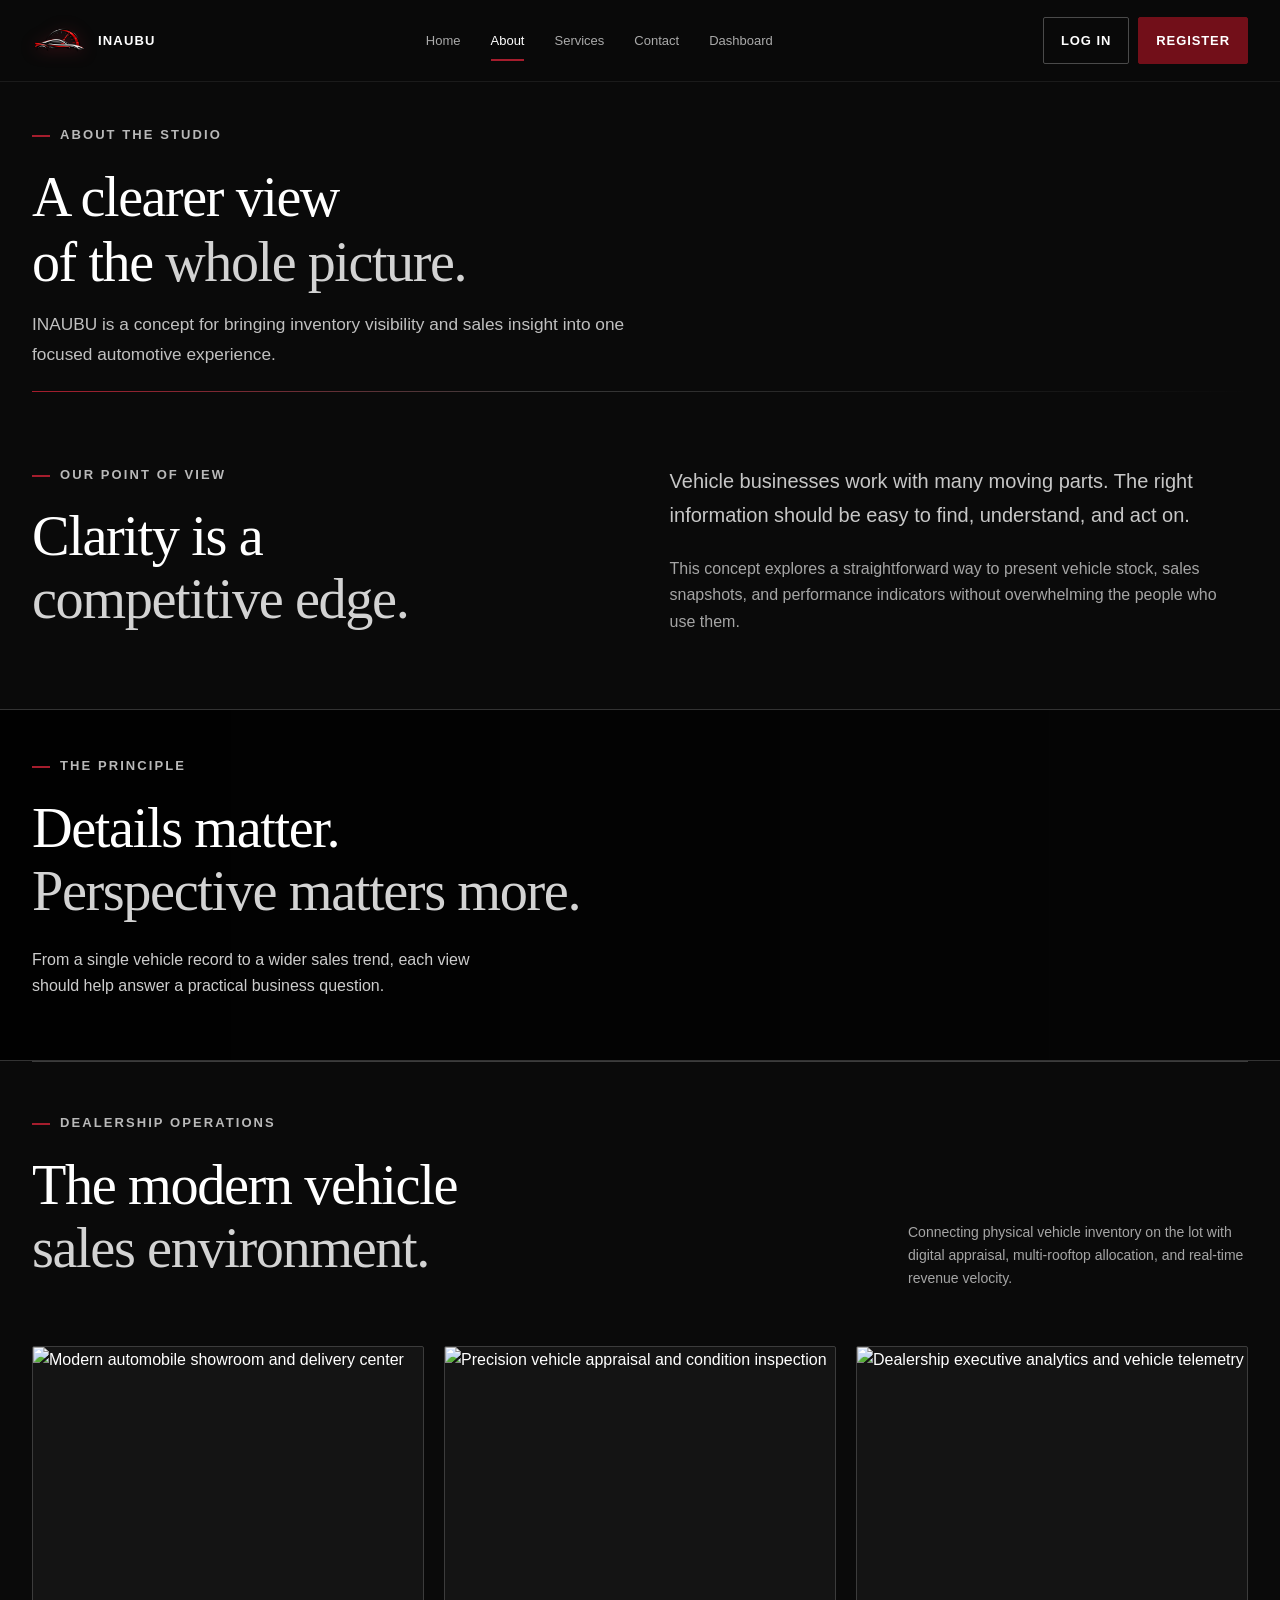
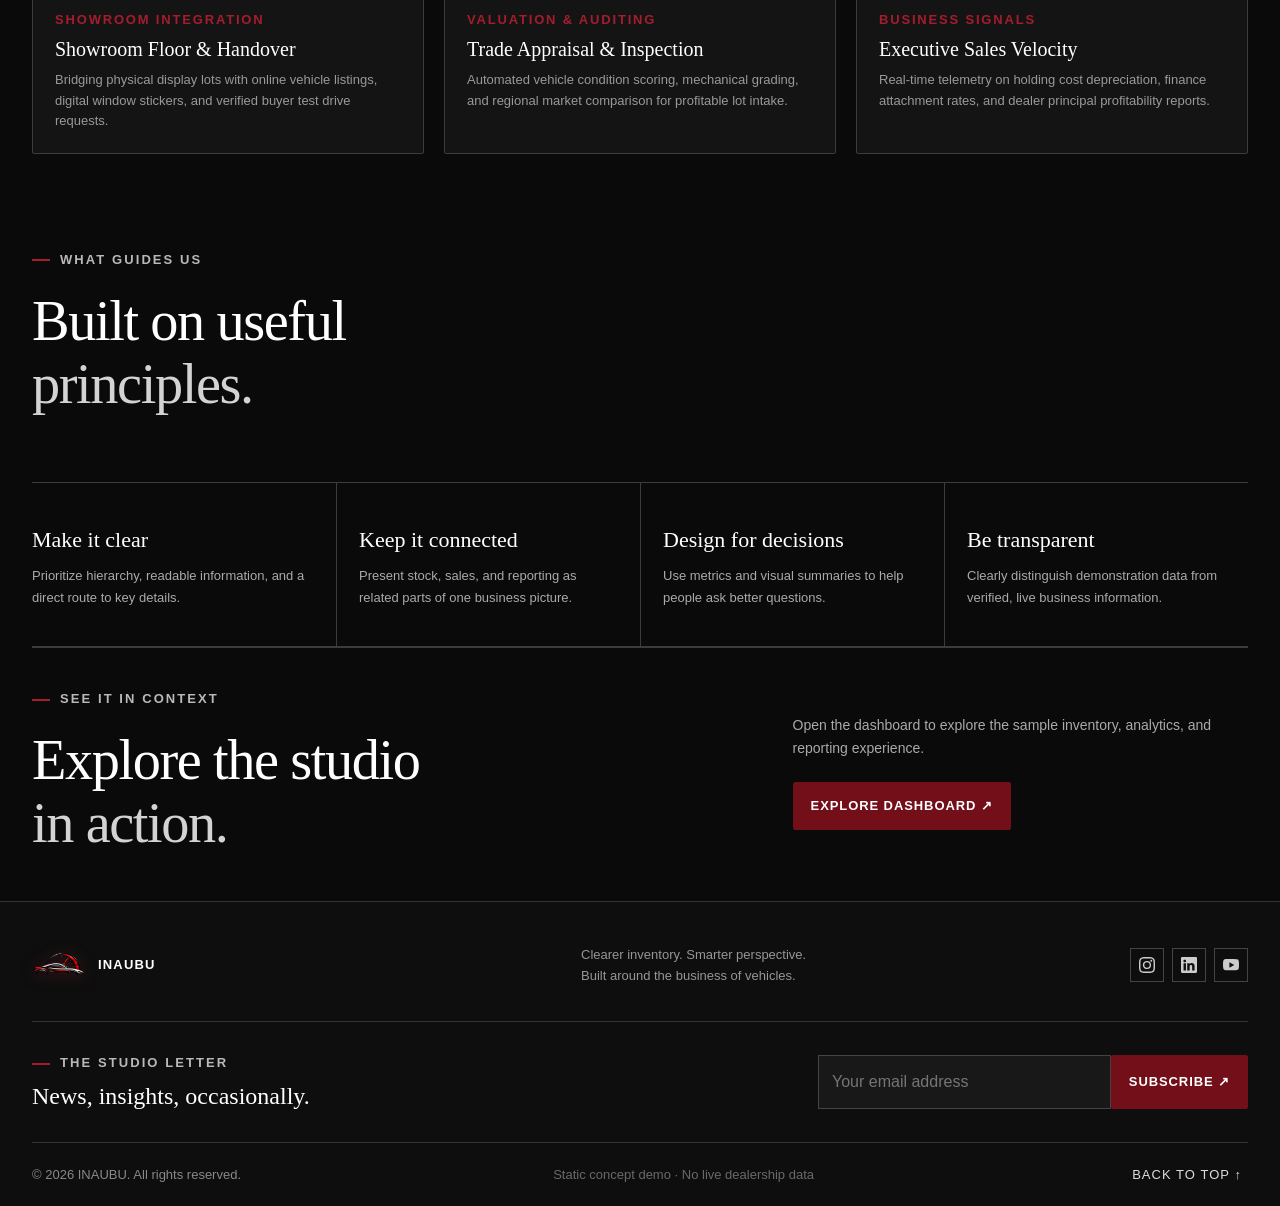
==== commit 28d899f4: "donesecondcommit" ====
--- a/about.html
+++ b/about.html
@@ -43,12 +43,47 @@
                     performance indicators without overwhelming the people who use them.</p>
             </div>
         </section>
-        <section class="about-visual">
+        <section class="about-visual" style="background-image: linear-gradient(90deg,#000e,#0007),url('https://images.unsplash.com/photo-1502877338535-766e1452684a?auto=format&fit=crop&w=1800&q=85');">
             <div class="about-visual-copy">
                 <p class="eyebrow">THE PRINCIPLE</p>
                 <h2>Details matter.<br><em>Perspective matters more.</em></h2>
                 <p>From a single vehicle record to a wider sales trend, each view should help answer a practical
                     business question.</p>
+            </div>
+        </section>
+        <section class="section-wrap visual-gallery-section">
+            <div class="section-heading">
+                <div>
+                    <p class="eyebrow">DEALERSHIP OPERATIONS</p>
+                    <h2>The modern vehicle<br><em>sales environment.</em></h2>
+                </div>
+                <p>Connecting physical vehicle inventory on the lot with digital appraisal, multi-rooftop allocation, and real-time revenue velocity.</p>
+            </div>
+            <div class="visual-gallery-grid">
+                <article class="visual-gallery-card">
+                    <img class="visual-gallery-img" src="https://images.unsplash.com/photo-1502877338535-766e1452684a?auto=format&fit=crop&w=800&q=80" alt="Modern automobile showroom and delivery center" loading="lazy">
+                    <div class="visual-gallery-card-body">
+                        <span class="visual-gallery-badge">SHOWROOM INTEGRATION</span>
+                        <h3>Showroom Floor &amp; Handover</h3>
+                        <p>Bridging physical display lots with online vehicle listings, digital window stickers, and verified buyer test drive requests.</p>
+                    </div>
+                </article>
+                <article class="visual-gallery-card">
+                    <img class="visual-gallery-img" src="https://images.unsplash.com/photo-1555353540-64580b51c258?auto=format&fit=crop&w=800&q=80" alt="Precision vehicle appraisal and condition inspection" loading="lazy">
+                    <div class="visual-gallery-card-body">
+                        <span class="visual-gallery-badge">VALUATION &amp; AUDITING</span>
+                        <h3>Trade Appraisal &amp; Inspection</h3>
+                        <p>Automated vehicle condition scoring, mechanical grading, and regional market comparison for profitable lot intake.</p>
+                    </div>
+                </article>
+                <article class="visual-gallery-card">
+                    <img class="visual-gallery-img" src="https://images.unsplash.com/photo-1563720223185-11003d516935?auto=format&fit=crop&w=800&q=80" alt="Dealership executive analytics and vehicle telemetry" loading="lazy">
+                    <div class="visual-gallery-card-body">
+                        <span class="visual-gallery-badge">BUSINESS SIGNALS</span>
+                        <h3>Executive Sales Velocity</h3>
+                        <p>Real-time telemetry on holding cost depreciation, finance attachment rates, and dealer principal profitability reports.</p>
+                    </div>
+                </article>
             </div>
         </section>
         <section class="section-wrap values-section">
--- a/css/styles.css
+++ b/css/styles.css
@@ -1,7 +1,7 @@
 @font-face{font-family:"Intro Rust";src:url("../assets/fonts/intro-rust.woff2") format("woff2");font-style:normal;font-weight:400;font-display:swap}
 :root{--black:#0a0a0a;--black-2:#111;--panel:#1b1b1b;--panel-2:#252525;--white:#fff;--soft:#e7e7e7;--grey:#858585;--muted:#a5a5a5;--border:#3c3c3c;--red:#720f19;--red-bright:#a51d2d;--display:"Intro Rust",Georgia,serif;--body:Arial,Helvetica,sans-serif;--max:1240px;--ease:220ms ease}
 *{box-sizing:border-box}html{scroll-behavior:smooth;scroll-padding-top:90px}body{margin:0;background:var(--black);color:var(--white);font-family:var(--body);font-size:16px;line-height:1.65}a{color:inherit;text-decoration:none}button,input,select,textarea{font:inherit}button,a,input,select,textarea{-webkit-tap-highlight-color:transparent}button{cursor:pointer}img{max-width:100%}.section-wrap{width:min(var(--max),calc(100% - 64px));margin-inline:auto}.section-pad{padding-block:50px}.muted,.section-copy p:not(.lead){color:var(--muted)}.lead{font-size:clamp(17px,1.6vw,20px);line-height:1.7;color:#c7c7c7;max-width:610px}.eyebrow{font-size:13px;letter-spacing:.16em;font-weight:700;color:#b9b9b9;margin:0 0 20px}.eyebrow:before{content:"";display:inline-block;width:18px;height:2px;background:var(--red-bright);vertical-align:middle;margin-right:10px}.red-dot{display:inline-block;width:7px;height:7px;border-radius:50%;background:var(--red-bright);box-shadow:0 0 12px #a51d2d99;margin-right:7px}.brand{display:flex;align-items:center;gap:12px;font-size:13px;letter-spacing:.09em;font-weight:800;line-height:1.2;white-space:nowrap}.brand-logo{height:36px;width:auto;max-width:54px;object-fit:contain;display:block;filter:drop-shadow(0 2px 8px rgba(165,29,45,.3));transition:transform var(--ease)}.brand:hover .brand-logo{transform:scale(1.06)}.brand-mark{width:36px;height:36px;border:1px solid var(--red);display:grid;place-items:center;font-family:var(--display);font-size:19px;position:relative}.brand-mark span{color:#d64a56}.brand-sub{display:block;font-size:13px;letter-spacing:.17em;color:#999;margin-top:5px}.site-header{height:82px;display:flex;align-items:center;justify-content:space-between;gap:24px;padding:0 max(32px,calc((100vw - var(--max))/2));border-bottom:1px solid #ffffff13;background:#0a0a0af2;position:sticky;top:0;z-index:30;backdrop-filter:blur(14px)}.main-nav{display:flex;align-items:center;gap:30px}.main-nav a{font-size:13px;color:#aaa;transition:color var(--ease);position:relative}.main-nav a:after{content:"";position:absolute;height:2px;background:var(--red-bright);left:0;right:100%;bottom:-10px;transition:right var(--ease)}.main-nav a:hover,.main-nav a.active{color:#fff}.main-nav a:hover:after,.main-nav a.active:after{right:0}.mobile-nav-actions{display:none}.header-actions{display:flex;gap:9px;align-items:center}.btn{border:1px solid transparent;display:inline-flex;align-items:center;justify-content:center;gap:12px;padding:12px 17px;font-size:13px;letter-spacing:.07em;text-transform:uppercase;font-weight:700;transition:background var(--ease),border-color var(--ease),box-shadow var(--ease),transform var(--ease);border-radius:2px;white-space:nowrap}.btn:hover{transform:translateY(-1px)}.btn-red{background:var(--red);border-color:var(--red);color:#fff}.btn-red:hover{background:var(--red-bright);border-color:var(--red-bright);box-shadow:0 0 22px #720f1944}.btn-outline{background:transparent;border-color:#4a4a4a;color:#fff}.btn-outline:hover{border-color:var(--red-bright)}.btn-light{background:#fff;color:#111}.btn-light:hover{background:#e8e8e8}.text-link{display:inline-flex;gap:18px;align-items:center;font-size:13px;font-weight:700;text-transform:uppercase;letter-spacing:.08em;border-bottom:1px solid #565656;padding-bottom:8px}.text-link span{color:#d64a56}.menu-toggle{display:none;background:none;color:#fff;border:1px solid var(--border);padding:7px 11px}
-h1,h2,h3,p{margin-top:0}h1,h2{font-family:var(--display);font-weight:400;letter-spacing:-.025em;line-height:1.12;margin-bottom:24px}h1{font-size:clamp(46px,6.5vw,88px)}h2{font-size:clamp(34px,4.4vw,57px)}h1 em,h2 em{color:#d3d3d3;font-style:normal}h3{font-size:18px;line-height:1.3}.hero{min-height:540px;display:grid;grid-template-columns:1fr 1.05fr;align-items:center;gap:48px;padding-block:45px 50px}.hero-copy{position:relative;z-index:2}.hero-copy h1 em{color:#fff;text-shadow:2px 2px 0 #720f19}.hero-copy .lead{max-width:520px}.hero-actions{display:flex;align-items:center;gap:28px;margin-top:32px}.hero-proof{display:flex;gap:22px;flex-wrap:wrap;margin-top:55px;padding-top:19px;border-top:1px solid var(--border);font-size:13px;color:#a7a7a7;text-transform:uppercase;letter-spacing:.06em}.hero-proof b{color:#c9c9c9;margin-right:6px}.hero-visual{position:relative;min-height:480px}.hero-image{position:absolute;inset:0 24px 0 0;overflow:hidden;background:#191919 url("https://images.unsplash.com/photo-1492144534655-ae79c964c9d7?auto=format&fit=crop&w=1400&q=85") center/cover}.image-shade{position:absolute;inset:0;background:linear-gradient(90deg,#0009,#0001 60%),linear-gradient(0deg,#000b,transparent 55%)}.image-label{position:absolute;left:24px;right:24px;top:22px;display:flex;justify-content:space-between;color:#ddd;font-size:13px;letter-spacing:.15em}.image-big-type{position:absolute;left:26px;bottom:24px;font-family:var(--display);font-size:clamp(40px,5vw,70px);line-height:.9;color:#fff;text-shadow:2px 2px 0 #720f19}.image-big-type span{color:#c33a48}.hero-stamp{position:absolute;right:0;top:55px;background:var(--red);padding:18px 20px;display:flex;flex-direction:column;line-height:1.2;box-shadow:0 15px 30px #0006}.hero-stamp span,.hero-stamp small{font-size:13px;letter-spacing:.16em}.hero-stamp b{font-family:var(--display);font-size:24px}.hero-stamp small{margin-top:7px;color:#f0bfc4}.hero-line{position:absolute;right:0;bottom:26px;width:4px;height:90px;background:var(--red-bright)}.ticker{overflow:hidden;border-block:1px solid #ffffff17;background:#101010;white-space:nowrap;padding:15px 0;color:#c4c4c4;font-size:13px;letter-spacing:.18em;font-weight:700}.ticker div{min-width:max-content;text-align:center}.ticker span{color:var(--red-bright);margin:0 24px}.intro-grid,.split-section{display:grid;grid-template-columns:.85fr 1fr;gap:12%;align-items:start}.section-copy{max-width:560px}.section-copy p{margin-bottom:24px}.feature-section{padding-block:40px 55px}.section-heading{display:flex;justify-content:space-between;align-items:end;gap:40px;margin-bottom:42px}.section-heading>p{max-width:340px;color:var(--muted);font-size:14px}.feature-grid{display:grid;grid-template-columns:repeat(3,1fr);border:1px solid var(--border)}.feature-card{padding:28px 28px 32px;min-height:290px;background:#111;position:relative;transition:background var(--ease),border-color var(--ease)}.feature-card+.feature-card{border-left:1px solid var(--border)}.feature-card:hover{background:#191919}.feature-card.featured{background:#201719;border-top:2px solid var(--red)}.feature-number{font-size:13px;color:#888;letter-spacing:.1em}.feature-icon{font-size:32px;color:#c84451;margin:25px 0 18px}.feature-card h3{font-family:var(--display);font-weight:400;font-size:25px}.feature-card p{font-size:14px;color:#aaa;min-height:62px}.feature-card a{display:inline-flex;gap:12px;font-size:13px;text-transform:uppercase;letter-spacing:.1em;font-weight:700;margin-top:10px}.feature-card a span{color:#e34a58}.showcase{min-height:380px;display:grid;grid-template-columns:1fr 1fr;background:#171717;border-block:1px solid var(--border)}.showcase-image{min-height:380px;background:linear-gradient(90deg,#0002,#1115),url("https://images.unsplash.com/photo-1503376780353-7e6692767b70?auto=format&fit=crop&w=1300&q=85") center/cover}.showcase-content{padding:45px clamp(30px,6vw,75px);align-self:center}.showcase-content h2{font-size:clamp(36px,4.2vw,55px)}.showcase-content p:not(.eyebrow){color:#aaa;max-width:420px;margin-bottom:28px}.stats-section{padding-block:48px}.stats-grid{display:grid;grid-template-columns:repeat(4,1fr);border-block:1px solid var(--border)}.stat{padding:26px 20px 27px 0}.stat+.stat{padding-left:25px;border-left:1px solid var(--border)}.stat>span{font-size:13px;letter-spacing:.13em;color:#aaa}.stat strong{display:block;font-family:var(--display);font-size:clamp(30px,3vw,42px);font-weight:400;margin:12px 0 4px}.stat strong span{font-family:var(--body);font-size:13px;color:#aaa}.stat small,.stat .stat-sub{font-size:13px;color:#858585;display:block}.cta-band{padding:40px 0 45px;display:grid;grid-template-columns:1fr .65fr;gap:60px;align-items:center;border-top:1px solid var(--border)}.cta-band h2{margin-bottom:0}.cta-band>div+div p{color:#aaa;font-size:14px;margin-bottom:22px;max-width:450px}
+h1,h2,h3,p{margin-top:0}h1,h2{font-family:var(--display);font-weight:400;letter-spacing:-.025em;line-height:1.12;margin-bottom:24px}h1{font-size:clamp(46px,6.5vw,88px)}h2{font-size:clamp(34px,4.4vw,57px)}h1 em,h2 em{color:#d3d3d3;font-style:normal}h3{font-size:18px;line-height:1.3}.hero{min-height:540px;display:grid;grid-template-columns:1fr 1.05fr;align-items:center;gap:48px;padding-block:45px 50px}.hero-copy{position:relative;z-index:2}.hero-copy h1 em{color:#fff;text-shadow:2px 2px 0 #720f19}.hero-copy .lead{max-width:520px}.hero-actions{display:flex;align-items:center;gap:28px;margin-top:32px}.hero-proof{display:flex;gap:22px;flex-wrap:wrap;margin-top:55px;padding-top:19px;border-top:1px solid var(--border);font-size:13px;color:#a7a7a7;text-transform:uppercase;letter-spacing:.06em}.hero-proof b{color:#c9c9c9;margin-right:6px}.hero-visual{position:relative;min-height:480px}.hero-image{position:absolute;inset:0 24px 0 0;overflow:hidden;background:#191919 url("https://images.unsplash.com/photo-1492144534655-ae79c964c9d7?auto=format&fit=crop&w=1400&q=85") center/cover}.image-shade{position:absolute;inset:0;background:linear-gradient(90deg,#0009,#0001 60%),linear-gradient(0deg,#000b,transparent 55%)}.image-label{position:absolute;left:24px;right:120px;top:22px;display:flex;justify-content:space-between;align-items:center;gap:16px;color:#ddd;font-size:13px;letter-spacing:.15em;z-index:2;pointer-events:none}.image-label .label-primary{font-weight:700;color:#fff;white-space:nowrap}.image-label .label-secondary{color:#bababa;white-space:nowrap}.image-big-type{position:absolute;left:26px;bottom:24px;font-family:var(--display);font-size:clamp(40px,5vw,70px);line-height:.9;color:#fff;text-shadow:2px 2px 0 #720f19}.image-big-type span{color:#c33a48}.hero-stamp{position:absolute;right:0;top:55px;background:var(--red);padding:18px 20px;display:flex;flex-direction:column;line-height:1.2;box-shadow:0 15px 30px #0006}.hero-stamp span,.hero-stamp small{font-size:13px;letter-spacing:.16em}.hero-stamp b{font-family:var(--display);font-size:24px}.hero-stamp small{margin-top:7px;color:#f0bfc4}.hero-line{position:absolute;right:0;bottom:26px;width:4px;height:90px;background:var(--red-bright)}.ticker{overflow:hidden;border-block:1px solid #ffffff17;background:#101010;white-space:nowrap;padding:14px 0;color:#c4c4c4;font-size:13px;letter-spacing:.18em;font-weight:700}.ticker-track{display:inline-flex;align-items:center;min-width:max-content;animation:tickerScroll 26s linear infinite;will-change:transform}.ticker:hover .ticker-track{animation-play-state:paused}.ticker-sep{color:var(--red-bright);margin:0 20px}@keyframes tickerScroll{0%{transform:translateX(0)}100%{transform:translateX(-50%)}}.intro-grid,.split-section{display:grid;grid-template-columns:.85fr 1fr;gap:12%;align-items:start}.section-copy{max-width:560px}.section-copy p{margin-bottom:24px}.feature-section{padding-block:40px 55px}.section-heading{display:flex;justify-content:space-between;align-items:end;gap:40px;margin-bottom:42px}.section-heading>p{max-width:340px;color:var(--muted);font-size:14px}.feature-grid{display:grid;grid-template-columns:repeat(3,1fr);border:1px solid var(--border)}.feature-card{padding:28px 28px 32px;min-height:290px;background:#111;position:relative;transition:background var(--ease),border-color var(--ease)}.feature-card+.feature-card{border-left:1px solid var(--border)}.feature-card:hover{background:#191919}.feature-card.featured{background:#201719;border-top:2px solid var(--red)}.feature-number{font-size:13px;color:#888;letter-spacing:.1em}.feature-icon{font-size:32px;color:#c84451;margin:25px 0 18px}.feature-card h3{font-family:var(--display);font-weight:400;font-size:25px}.feature-card p{font-size:14px;color:#aaa;min-height:62px}.feature-card a{display:inline-flex;gap:12px;font-size:13px;text-transform:uppercase;letter-spacing:.1em;font-weight:700;margin-top:10px}.feature-card a span{color:#e34a58}.showcase{min-height:380px;display:grid;grid-template-columns:1fr 1fr;background:#171717;border-block:1px solid var(--border)}.showcase-image{min-height:380px;background:linear-gradient(90deg,#0002,#1115),url("https://images.unsplash.com/photo-1503376780353-7e6692767b70?auto=format&fit=crop&w=1300&q=85") center/cover}.showcase-content{padding:45px clamp(30px,6vw,75px);align-self:center}.showcase-content h2{font-size:clamp(36px,4.2vw,55px)}.showcase-content p:not(.eyebrow){color:#aaa;max-width:420px;margin-bottom:28px}.stats-section{padding-block:48px}.stats-grid{display:grid;grid-template-columns:repeat(4,1fr);border-block:1px solid var(--border)}.stat{padding:26px 20px 27px 0}.stat+.stat{padding-left:25px;border-left:1px solid var(--border)}.stat>span{font-size:13px;letter-spacing:.13em;color:#aaa}.stat strong{display:block;font-family:var(--display);font-size:clamp(30px,3vw,42px);font-weight:400;margin:12px 0 4px}.stat strong span{font-family:var(--body);font-size:13px;color:#aaa}.stat small,.stat .stat-sub{font-size:13px;color:#858585;display:block}.cta-band{padding:40px 0 45px;display:grid;grid-template-columns:1fr .65fr;gap:60px;align-items:center;border-top:1px solid var(--border)}.cta-band h2{margin-bottom:0}.cta-band>div+div p{color:#aaa;font-size:14px;margin-bottom:22px;max-width:450px}
 .site-footer{border-top:1px solid #333;background:#0e0e0e;padding:42px max(32px,calc((100vw - var(--max))/2)) 20px}.footer-top{display:grid;grid-template-columns:1fr 1fr auto;gap:30px;align-items:center;padding-bottom:35px;border-bottom:1px solid #333}.footer-top>p{font-size:13px;color:#969696;margin:0}.socials{display:flex;gap:8px}.socials a{width:34px;height:34px;border:1px solid #444;display:grid;place-items:center;color:#ccc;transition:all var(--ease)}.socials a svg{display:block;width:16px;height:16px;transition:transform var(--ease)}.socials a:hover{border-color:var(--red-bright);background:var(--red);color:#fff}.socials a:hover svg{transform:scale(1.1)}.footer-news{display:flex;justify-content:space-between;gap:40px;align-items:center;padding:30px 0;border-bottom:1px solid #333}.footer-news .eyebrow{margin-bottom:7px}.footer-news h3{font-family:var(--display);font-size:24px;font-weight:400;margin:0}.newsletter-form{display:flex;width:min(100%,430px)}.newsletter-form input{min-width:0;flex:1;background:#181818;border:1px solid #444;padding:13px;color:#fff;outline:none}.newsletter-form input:focus{border-color:var(--red)}.newsletter-form .btn{flex-shrink:0}.footer-bottom{display:flex;align-items:center;justify-content:space-between;gap:20px;padding-top:20px;color:#888;font-size:13px}.demo-note{color:#696969}.back-top{border:0;background:none;color:#ddd;font-size:13px;text-transform:uppercase;letter-spacing:.08em}.back-top:hover{color:#ed5965}
 .page-hero{padding-block:42px 26px}.page-hero h1{max-width:900px}.page-hero .lead{max-width:650px}.page-hero-rule{height:1px;background:linear-gradient(90deg,var(--red),#444 35%,transparent);margin-top:24px}.about-visual{min-height:320px;background:linear-gradient(90deg,#000e,#0007),url("https://images.unsplash.com/photo-1503376780353-7e6692767b70?auto=format&fit=crop&w=1800&q=85") center 55%/cover;display:flex;align-items:center;padding:45px max(32px,calc((100vw - var(--max))/2));border-block:1px solid #333}.about-visual-copy{max-width:600px}.about-visual-copy p:not(.eyebrow){max-width:450px;color:#ccc}.values-section{padding-top:35px}.values-grid{display:grid;grid-template-columns:repeat(4,1fr);border-block:1px solid var(--border)}.values-grid article{padding:25px 22px 25px 0}.values-grid article+article{border-left:1px solid var(--border);padding-left:22px}.values-grid article>span{color:#d44a57;font-size:13px}.values-grid h3{font-family:var(--display);font-size:22px;font-weight:400;margin:18px 0 10px}.values-grid p{color:#aaa;font-size:13px}.service-list{padding-top:15px;padding-bottom:0}.service-row{display:grid;grid-template-columns:1fr 54px;gap:25px;padding:28px 0;border-top:1px solid var(--border);align-items:start}.service-row:last-child{border-bottom:none}.service-index{display:none}.service-row h2{font-size:clamp(30px,4vw,48px);margin-bottom:14px}.service-row p{color:#aaa;max-width:650px}.service-row ul{display:grid;grid-template-columns:repeat(2,minmax(0,1fr));gap:8px 30px;color:#c7c7c7;font-size:14px;padding-left:17px}.service-row li::marker{color:var(--red-bright)}.round-link{border:1px solid #555;width:44px;height:44px;display:grid;place-items:center;color:#fff;transition:all var(--ease)}.round-link:hover{background:var(--red);border-color:var(--red)}.service-note{display:flex;gap:40px;padding-block:40px 48px}.red-rule{display:block;width:3px;align-self:stretch;min-height:180px;background:var(--red)}.service-note h2{font-size:42px}.service-note p:not(.eyebrow){color:#aaa;max-width:650px}.contact-layout{display:grid;grid-template-columns:.85fr 1fr;gap:10%;align-items:start}.contact-info>p:not(.eyebrow){color:#aaa;max-width:450px}.contact-detail{display:flex;gap:18px;border-top:1px solid var(--border);padding:18px 0}.contact-detail>span{color:#d64a56;font-size:13px}.contact-detail b{font-size:14px}.contact-detail p{color:#999;font-size:13px;margin:5px 0 0}.contact-form{background:#151515;border:1px solid #333;padding:30px}.contact-form label,.auth-modal label{display:block;font-size:13px;color:#c8c8c8;margin:16px 0 7px}.contact-form input,.contact-form select,.contact-form textarea,.auth-modal input{width:100%;padding:13px;background:#0c0c0c;border:1px solid #414141;color:#fff;outline:none;border-radius:0}.contact-form input:focus,.contact-form select:focus,.contact-form textarea:focus,.auth-modal input:focus{border-color:var(--red-bright)}.contact-form textarea{resize:vertical}.contact-form .btn{margin-top:20px}.form-message{font-size:13px;color:#f0a0a7;min-height:18px}.contact-bottom{display:flex;justify-content:space-between;align-items:center;border-top:1px solid var(--border);padding-block:38px 45px;gap:25px}.contact-bottom h2{font-size:clamp(32px,4vw,48px);margin:0}
 .dashboard-main{padding-bottom:70px}.dashboard-welcome{display:flex;justify-content:space-between;align-items:end;gap:30px;padding:40px 0 24px}.dashboard-welcome h1{font-size:clamp(48px,6vw,72px);margin-bottom:12px}.dashboard-welcome .lead{margin-bottom:0}.dashboard-controls{display:flex;align-items:center;gap:12px;flex-wrap:wrap}.demo-pill,.panel-tag{font-size:13px;letter-spacing:.12em;border:1px solid #5a3437;padding:7px 10px;color:#e5a0a6;background:#241416}.demo-warning{border-left:3px solid var(--red-bright);background:#191314;color:#c9babb;padding:13px 16px;font-size:13px;margin-bottom:25px}.kpi-grid{display:grid;grid-template-columns:repeat(4,1fr);gap:12px}.kpi{background:var(--panel);border:1px solid #333;padding:21px 20px;min-height:130px;position:relative}.kpi:first-child{border-top:2px solid var(--red)}.kpi>span{display:block;font-size:13px;letter-spacing:.12em;color:#aaa}.kpi strong{display:block;font-family:var(--display);font-size:36px;font-weight:400;margin:7px 0}.kpi small,.kpi .kpi-sub{color:#8d8d8d;font-size:13px;display:block}.kpi-dot{display:inline-block;width:6px;height:6px;border-radius:50%;background:#a51d2d;margin-right:5px}.dashboard-section{padding-top:42px}.dash-section-heading{display:flex;justify-content:space-between;align-items:end;gap:20px;margin-bottom:25px}.dash-section-heading h2{font-size:clamp(34px,4vw,48px);margin:0}.dash-section-heading select,.inventory-tools select,.inventory-tools input{background:#171717;color:#eee;border:1px solid #444;padding:11px 13px;outline:none;min-width:0}.dash-section-heading select:focus,.inventory-tools select:focus,.inventory-tools input:focus{border-color:var(--red)}.analytics-grid{display:grid;grid-template-columns:1.45fr 1fr;gap:14px}.panel{background:#171717;border:1px solid #333;padding:22px}.panel-heading{display:flex;justify-content:space-between;align-items:start;gap:15px}.panel-heading h3{font-size:16px;margin:0 0 5px}.panel-heading p{font-size:13px;color:#888;margin:0}.bar-chart{height:245px;display:flex;align-items:end;justify-content:space-around;gap:12px;padding:25px 5px 0;border-bottom:1px solid #444;background:repeating-linear-gradient(to top,transparent 0,transparent 48px,#ffffff0b 49px,#ffffff0b 50px)}.bar-group{height:100%;flex:1;display:flex;flex-direction:column;justify-content:end;align-items:center;gap:10px;min-width:0}.bar{width:min(42px,75%);background:#444;min-height:4px;position:relative;transition:height 400ms ease,background var(--ease)}.bar.current,.bar:hover{background:var(--red-bright)}.bar-value{font-size:13px;color:#aaa}.bar-label{font-size:13px;color:#858585;padding-bottom:10px}.donut-wrap{display:flex;align-items:center;justify-content:center;gap:25px;min-height:245px;flex-wrap:wrap}.donut{width:150px;height:150px;border-radius:50%;background:conic-gradient(var(--red-bright) 0 42%,#f0f0f0 42% 73%,#666 73% 100%);display:grid;place-items:center}.donut>div{width:100px;height:100px;border-radius:50%;background:#171717;display:flex;flex-direction:column;align-items:center;justify-content:center}.donut strong{font-family:var(--display);font-size:28px;font-weight:400}.donut span{font-size:13px;letter-spacing:.1em;color:#999}.legend{display:grid;gap:14px;font-size:13px;color:#aaa;min-width:130px}.legend span{display:flex;align-items:center;gap:8px}.legend b{margin-left:auto;color:#eee}.legend-dot{width:8px;height:8px;display:inline-block;border-radius:50%}.legend-dot.red{background:var(--red-bright)}.legend-dot.white{background:#f0f0f0}.legend-dot.grey{background:#666}.result-count{font-size:13px;color:#999}.inventory-tools{display:grid;grid-template-columns:2fr 1fr 1fr 1.2fr;gap:9px;margin-bottom:14px}.inventory-table-wrap{overflow:auto;border:1px solid #333}.inventory-table{width:100%;border-collapse:collapse;min-width:760px}.inventory-table th{text-align:left;font-size:13px;letter-spacing:.1em;color:#888;font-weight:700;background:#171717;padding:15px 13px}.inventory-table td{padding:14px 13px;border-top:1px solid #303030;font-size:13px;color:#ccc}.inventory-table tbody tr:hover{background:#181818}.vehicle-cell{display:flex;align-items:center;gap:12px;min-width:180px}.vehicle-thumb{width:66px;height:44px;object-fit:cover;background:#292929;display:grid;place-items:center;color:#777;font-size:13px}.vehicle-cell b{display:block;color:#fff;font-size:14px}.vehicle-cell small,.vehicle-cell .vehicle-model{display:block;color:#888;font-size:13px;margin-top:3px}.status{display:inline-block;padding:5px 7px;font-size:13px;border:1px solid #555;color:#ccc;white-space:nowrap}.status.available{border-color:#385c48;color:#9ed1b0}.status.reserved{border-color:#70552f;color:#e2c28d}.status.sold{border-color:#5c3438;color:#e7a0a6}.table-action{border:0;background:none;color:#d64a56;font-size:13px}.empty-state{padding:30px;text-align:center;color:#aaa;border:1px solid #333}.ageing-panel{max-width:820px}.ageing-panel>.muted{font-size:13px;margin-bottom:25px}.age-row{margin-top:19px}.age-row>div:first-child{display:flex;justify-content:space-between;font-size:13px;margin-bottom:8px;color:#bbb}.age-row b{font-weight:400;color:#eee}.age-track{height:6px;background:#393939}.age-track span{display:block;height:100%;background:var(--red-bright)}.dashboard-cta{margin-top:45px}.vehicle-modal-backdrop{position:fixed;inset:0;background:#000000d9;z-index:61;display:none;padding:20px 15px;overflow-y:auto;overflow-x:hidden;overscroll-behavior:contain;-webkit-overflow-scrolling:touch}.vehicle-modal-backdrop.open{display:flex;justify-content:center;align-items:flex-start}.vehicle-modal{width:min(500px,100%);margin:auto;background:#171717;border:1px solid #555;padding:26px 26px 22px;position:relative}.vehicle-modal h2{font-size:32px}.vehicle-detail-grid{display:grid;grid-template-columns:1fr 1fr;gap:12px}.vehicle-detail-grid div{padding:13px;background:#222}.vehicle-detail-grid span{display:block;color:#888;font-size:13px;text-transform:uppercase}.vehicle-detail-grid b{font-size:14px}.vehicle-close{position:absolute;top:10px;right:12px}
@@ -77,8 +77,8 @@
 .services-social-links .social-pill{padding:9px 16px}
 
 @media(max-width:1050px){.services-social-banner{padding:28px 24px}.site-header{padding-inline:24px;gap:15px}.main-nav{gap:17px}.header-actions .btn{padding:10px}.hero{gap:25px}.hero-proof{gap:12px}.inventory-tools{grid-template-columns:1fr 1fr}.footer-top{grid-template-columns:1fr 1fr}.socials{grid-column:2;grid-row:1;justify-self:end}}
-@media(max-width:780px){.map-bottom-grid{grid-template-columns:1fr}.map-cinematic-frame{height:300px}.tier-grid{grid-template-columns:1fr}.process-grid{grid-template-columns:1fr 1fr}.process-card:nth-child(3){border-left:0;border-top:1px solid var(--border)}.process-card:nth-child(4){border-top:1px solid var(--border)}.services-social-banner{flex-direction:column;align-items:start;padding:26px 20px}.services-social-links{width:100%}.section-wrap{width:calc(100% - 40px)}.site-header{height:72px;padding-inline:20px}.menu-toggle{display:block;margin-left:auto}.main-nav{display:none;position:absolute;top:71px;left:0;right:0;padding:22px 24px;background:#101010;border-bottom:1px solid #444;flex-direction:column;align-items:start;gap:20px}.main-nav.open{display:flex}.mobile-nav-actions{display:flex;gap:12px;width:100%;padding-top:16px;margin-top:6px;border-top:1px solid #2a2a2a}.mobile-nav-actions .btn{flex:1;justify-content:center;text-align:center;padding:12px 14px;font-size:13px}.main-nav a:after{bottom:-5px}.header-actions{display:none}.hero{grid-template-columns:1fr;padding-block:55px 60px;gap:35px}.hero-visual{min-height:390px}.hero-image{right:12px}.hero-proof{margin-top:35px}.section-pad{padding-block:38px}.intro-grid,.split-section,.contact-layout{grid-template-columns:1fr;gap:25px}.section-heading{align-items:start;flex-direction:column;gap:10px}.feature-section{padding-block:30px 45px}.feature-grid{grid-template-columns:1fr}.feature-card{min-height:auto}.feature-card+.feature-card{border-left:0;border-top:1px solid var(--border)}.feature-card p{min-height:0}.showcase{grid-template-columns:1fr}.showcase-image{min-height:300px}.showcase-content{padding:45px 25px}.stats-grid{grid-template-columns:1fr 1fr}.stat{padding:20px 12px 20px 0}.stat+.stat{padding-left:15px}.stat:nth-child(3){border-left:0;padding-left:0;border-top:1px solid var(--border)}.stat:nth-child(4){border-top:1px solid var(--border)}.cta-band{grid-template-columns:1fr;gap:20px;padding:35px 0 42px}.footer-top{grid-template-columns:1fr auto}.footer-top>p{grid-column:1/-1;grid-row:2}.socials{grid-column:2;grid-row:1}.footer-news{align-items:start;flex-direction:column;gap:18px}.newsletter-form{width:100%}.footer-bottom{flex-wrap:wrap}.page-hero{padding-block:32px 20px}.page-hero-rule{margin-top:20px}.values-grid{grid-template-columns:1fr 1fr}.values-grid article:nth-child(3){border-left:0;padding-left:0;border-top:1px solid var(--border)}.values-grid article:nth-child(4){border-top:1px solid var(--border)}.service-row{grid-template-columns:1fr 42px;gap:12px}.service-row ul{grid-template-columns:1fr}.service-note{gap:20px}.contact-bottom{align-items:start;flex-direction:column}.dashboard-welcome{align-items:start;flex-direction:column;padding-top:50px}.kpi-grid{grid-template-columns:1fr 1fr}.analytics-grid{grid-template-columns:1fr}.dash-section-heading{align-items:start;flex-direction:column}.inventory-tools{grid-template-columns:1fr 1fr}.dashboard-cta{margin-top:60px}}
-@media(max-width:430px){.process-grid{grid-template-columns:1fr}.process-card+.process-card{border-left:0;border-top:1px solid var(--border)}.map-cinematic-frame{height:240px}.contact-social-pills{flex-direction:column}.section-wrap{width:calc(100% - 30px)}.brand{font-size:13px}.brand-logo{height:28px}.brand-mark{width:32px;height:32px}.hero h1{font-size:47px}.hero-actions{align-items:start;flex-direction:column;gap:20px}.hero-visual{min-height:320px}.hero-stamp{top:30px;padding:13px}.hero-stamp b{font-size:19px}.image-big-type{font-size:43px}.hero-proof{font-size:13px}.stats-grid{grid-template-columns:1fr 1fr}.stat strong{font-size:30px}.footer-news h3{font-size:21px}.newsletter-form{flex-direction:column;gap:8px}.newsletter-form .btn{width:100%}.footer-bottom{align-items:start;flex-direction:column;gap:10px}.values-grid{grid-template-columns:1fr}.values-grid article,.values-grid article+article{border-left:0;padding:20px 0;border-top:1px solid var(--border)}.values-grid article:first-child{border-top:0}.service-row{grid-template-columns:1fr 42px}.inventory-tools{grid-template-columns:1fr}.kpi{padding:16px 12px}.kpi strong{font-size:29px}.panel{padding:16px}.donut-wrap{gap:15px}.dashboard-controls{align-items:start;flex-direction:column}.contact-form{padding:20px}.form-row{display:block}.form-row>div+div{margin-top:10px}}
+@media(max-width:780px){.map-bottom-grid{grid-template-columns:1fr}.map-cinematic-frame{height:300px}.tier-grid{grid-template-columns:1fr}.process-grid{grid-template-columns:1fr 1fr}.process-card:nth-child(3){border-left:0;border-top:1px solid var(--border)}.process-card:nth-child(4){border-top:1px solid var(--border)}.services-social-banner{flex-direction:column;align-items:start;padding:26px 20px}.services-social-links{width:100%}.section-wrap{width:calc(100% - 40px)}.site-header{height:72px;padding-inline:20px}.menu-toggle{display:block;margin-left:auto}.main-nav{display:none;position:absolute;top:71px;left:0;right:0;padding:22px 24px;background:#101010;border-bottom:1px solid #444;flex-direction:column;align-items:start;gap:20px}.main-nav.open{display:flex}.mobile-nav-actions{display:flex;gap:12px;width:100%;padding-top:16px;margin-top:6px;border-top:1px solid #2a2a2a}.mobile-nav-actions .btn{flex:1;justify-content:center;text-align:center;padding:12px 14px;font-size:13px}.main-nav a:after{bottom:-5px}.header-actions{display:none}.hero{grid-template-columns:1fr;padding-block:45px 50px;gap:35px}.hero-visual{min-height:380px;position:relative}.hero-image{right:14px}.image-label{left:20px;top:20px;right:auto;display:flex;flex-direction:column;align-items:flex-start;gap:4px;max-width:calc(100% - 105px);z-index:2;pointer-events:none}.image-label .label-primary,.image-label span:first-child{font-size:12px;letter-spacing:.15em;font-weight:700;color:#fff;line-height:1.25;white-space:nowrap;display:inline-flex;align-items:center;gap:6px}.image-label .label-primary::before,.image-label span:first-child::before{content:"";display:inline-block;width:6px;height:6px;border-radius:50%;background:var(--red-bright);box-shadow:0 0 8px rgba(165,29,45,.8);flex-shrink:0}.image-label .label-secondary,.image-label span:last-child{font-size:11px;letter-spacing:.12em;font-weight:500;color:#b5b5b5;line-height:1.25;white-space:nowrap}.hero-stamp{top:18px;right:0;padding:9px 14px;box-shadow:0 8px 24px rgba(0,0,0,.6);z-index:3}.hero-stamp b{font-size:16px;letter-spacing:.08em}.image-big-type{left:20px;bottom:22px;font-size:clamp(34px,7.8vw,48px);line-height:.92;max-width:calc(100% - 24px);z-index:2}.hero-line{right:0;bottom:22px;width:3px;height:72px}.hero-proof{margin-top:35px}.section-pad{padding-block:38px}.intro-grid,.split-section,.contact-layout{grid-template-columns:1fr;gap:25px}.section-heading{align-items:start;flex-direction:column;gap:10px}.feature-section{padding-block:30px 45px}.feature-grid{grid-template-columns:1fr}.feature-card{min-height:auto}.feature-card+.feature-card{border-left:0;border-top:1px solid var(--border)}.feature-card p{min-height:0}.showcase{grid-template-columns:1fr}.showcase-image{min-height:300px}.showcase-content{padding:45px 25px}.stats-grid{grid-template-columns:1fr 1fr}.stat{padding:20px 12px 20px 0}.stat+.stat{padding-left:15px}.stat:nth-child(3){border-left:0;padding-left:0;border-top:1px solid var(--border)}.stat:nth-child(4){border-top:1px solid var(--border)}.cta-band{grid-template-columns:1fr;gap:20px;padding:35px 0 42px}.footer-top{grid-template-columns:1fr auto}.footer-top>p{grid-column:1/-1;grid-row:2}.socials{grid-column:2;grid-row:1}.footer-news{align-items:start;flex-direction:column;gap:18px}.newsletter-form{width:100%}.footer-bottom{flex-wrap:wrap}.page-hero{padding-block:32px 20px}.page-hero-rule{margin-top:20px}.values-grid{grid-template-columns:1fr 1fr}.values-grid article:nth-child(3){border-left:0;padding-left:0;border-top:1px solid var(--border)}.values-grid article:nth-child(4){border-top:1px solid var(--border)}.service-row{grid-template-columns:1fr 42px;gap:12px}.service-row ul{grid-template-columns:1fr}.service-note{gap:20px}.contact-bottom{align-items:start;flex-direction:column}.dashboard-welcome{align-items:start;flex-direction:column;padding-top:50px}.kpi-grid{grid-template-columns:1fr 1fr}.analytics-grid{grid-template-columns:1fr}.dash-section-heading{align-items:start;flex-direction:column}.inventory-tools{grid-template-columns:1fr 1fr}.dashboard-cta{margin-top:60px}}
+@media(max-width:430px){.process-grid{grid-template-columns:1fr}.process-card+.process-card{border-left:0;border-top:1px solid var(--border)}.map-cinematic-frame{height:240px}.contact-social-pills{flex-direction:column}.section-wrap{width:calc(100% - 30px)}.brand{font-size:13px}.brand-logo{height:28px}.brand-mark{width:32px;height:32px}.hero h1{font-size:clamp(32px,8.5vw,46px)}.hero-actions{align-items:start;flex-direction:column;gap:20px}.hero-visual{min-height:345px}.hero-image{right:12px}.image-label{left:16px;top:16px;gap:3px;max-width:calc(100% - 92px)}.image-label .label-primary,.image-label span:first-child{font-size:11px;letter-spacing:.13em}.image-label .label-secondary,.image-label span:last-child{font-size:10px;letter-spacing:.11em}.hero-stamp{top:14px;right:0;padding:8px 12px}.hero-stamp b{font-size:14px}.image-big-type{left:16px;bottom:18px;font-size:clamp(28px,8vw,38px)}.hero-line{bottom:18px;height:60px}.hero-proof{font-size:13px}.stats-grid{grid-template-columns:1fr 1fr}.stat strong{font-size:30px}.footer-news h3{font-size:21px}.newsletter-form{flex-direction:column;gap:8px}.newsletter-form .btn{width:100%}.footer-bottom{align-items:start;flex-direction:column;gap:10px}.values-grid{grid-template-columns:1fr}.values-grid article,.values-grid article+article{border-left:0;padding:20px 0;border-top:1px solid var(--border)}.values-grid article:first-child{border-top:0}.service-row{grid-template-columns:1fr 42px}.inventory-tools{grid-template-columns:1fr}.kpi{padding:16px 12px}.kpi strong{font-size:29px}.panel{padding:16px}.donut-wrap{gap:15px}.dashboard-controls{align-items:start;flex-direction:column}.contact-form{padding:20px}.form-row{display:block}.form-row>div+div{margin-top:10px}}
 @media(prefers-reduced-motion:reduce){*,*::before,*::after{scroll-behavior:auto!important;transition:none!important;animation:none!important}}
 
 /* Page Hero: Clean, Simple & Nice */
@@ -91,3 +91,312 @@
 small, sub, sup, caption, figcaption {
   font-size: 13px !important;
 }
+
+/* Vehicle Sales Showcase Cards & Visual Galleries */
+.vehicle-showcase-section {
+  padding-block: 50px 60px;
+  border-top: 1px solid var(--border);
+}
+.vehicle-showcase-grid {
+  display: grid;
+  grid-template-columns: repeat(4, 1fr);
+  gap: 20px;
+  margin-top: 36px;
+}
+.vehicle-card {
+  background: #131313;
+  border: 1px solid var(--border);
+  border-radius: 2px;
+  overflow: hidden;
+  display: flex;
+  flex-direction: column;
+  transition: transform var(--ease), border-color var(--ease), box-shadow var(--ease);
+}
+.vehicle-card:hover {
+  transform: translateY(-4px);
+  border-color: #555;
+  box-shadow: 0 16px 36px rgba(0, 0, 0, 0.6);
+}
+.vehicle-card-img-wrap {
+  position: relative;
+  width: 100%;
+  height: 200px;
+  overflow: hidden;
+  background: #1b1b1b;
+}
+.vehicle-card-img {
+  width: 100%;
+  height: 100%;
+  object-fit: cover;
+  display: block;
+  transition: transform 500ms ease;
+}
+.vehicle-card:hover .vehicle-card-img {
+  transform: scale(1.06);
+}
+.vehicle-status-badge {
+  position: absolute;
+  top: 12px;
+  left: 12px;
+  font-size: 13px !important;
+  font-weight: 700;
+  letter-spacing: .12em;
+  padding: 4px 10px;
+  border-radius: 2px;
+  text-transform: uppercase;
+  backdrop-filter: blur(8px);
+}
+.vehicle-status-badge.available {
+  background: rgba(21, 36, 27, 0.9);
+  color: #9ed1b0;
+  border: 1px solid #2f543c;
+}
+.vehicle-status-badge.reserved {
+  background: rgba(43, 33, 19, 0.9);
+  color: #e2c28d;
+  border: 1px solid #6b4e28;
+}
+.vehicle-status-badge.sold {
+  background: rgba(38, 20, 22, 0.9);
+  color: #e7a0a6;
+  border: 1px solid #632d33;
+}
+.vehicle-age-tag {
+  position: absolute;
+  top: 12px;
+  right: 12px;
+  font-size: 13px !important;
+  letter-spacing: .08em;
+  padding: 4px 8px;
+  background: rgba(10, 10, 10, 0.85);
+  color: #ccc;
+  border: 1px solid #333;
+  border-radius: 2px;
+  backdrop-filter: blur(6px);
+}
+.vehicle-card-body {
+  padding: 20px;
+  display: flex;
+  flex-direction: column;
+  flex: 1;
+}
+.vehicle-card-category {
+  font-size: 13px !important;
+  letter-spacing: .14em;
+  color: var(--red-bright);
+  font-weight: 700;
+  text-transform: uppercase;
+  margin-bottom: 6px;
+}
+.vehicle-card-title {
+  font-family: var(--display);
+  font-size: 19px;
+  font-weight: 400;
+  color: #fff;
+  margin: 0 0 10px;
+  line-height: 1.25;
+}
+.vehicle-card-specs {
+  display: flex;
+  gap: 12px;
+  flex-wrap: wrap;
+  font-size: 13px !important;
+  color: #8f8f8f;
+  margin-bottom: 16px;
+  padding-bottom: 14px;
+  border-bottom: 1px solid #262626;
+}
+.vehicle-card-specs span {
+  display: inline-flex;
+  align-items: center;
+}
+.vehicle-card-specs span:not(:last-child)::after {
+  content: "·";
+  margin-left: 12px;
+  color: #555;
+}
+.vehicle-card-footer {
+  display: flex;
+  justify-content: space-between;
+  align-items: center;
+  margin-top: auto;
+}
+.vehicle-price {
+  display: flex;
+  flex-direction: column;
+}
+.vehicle-price small {
+  font-size: 13px !important;
+  color: #777;
+  text-transform: uppercase;
+  letter-spacing: .1em;
+}
+.vehicle-price b {
+  font-family: var(--display);
+  font-size: 20px;
+  color: #fff;
+  font-weight: 400;
+}
+.vehicle-view-btn {
+  font-size: 13px !important;
+  font-weight: 700;
+  letter-spacing: .08em;
+  text-transform: uppercase;
+  color: var(--red-bright);
+  display: inline-flex;
+  align-items: center;
+  gap: 6px;
+  transition: color var(--ease);
+}
+.vehicle-view-btn:hover {
+  color: #fff;
+}
+
+/* Feature card image previews on Home */
+.feature-card-media {
+  width: 100%;
+  height: 140px;
+  border-radius: 2px;
+  overflow: hidden;
+  margin-bottom: 18px;
+  position: relative;
+  border: 1px solid #282828;
+}
+.feature-card-media img {
+  width: 100%;
+  height: 100%;
+  object-fit: cover;
+  display: block;
+  transition: transform 450ms ease;
+}
+.feature-card:hover .feature-card-media img {
+  transform: scale(1.08);
+}
+.feature-card-tag {
+  position: absolute;
+  bottom: 8px;
+  left: 8px;
+  font-size: 13px !important;
+  letter-spacing: .14em;
+  font-weight: 700;
+  text-transform: uppercase;
+  background: rgba(10,10,10,0.85);
+  color: #e5a0a6;
+  border: 1px solid #4a2428;
+  padding: 3px 8px;
+  backdrop-filter: blur(6px);
+}
+
+/* About & Services visual gallery strips */
+.visual-gallery-section {
+  padding-block: 50px 60px;
+  border-top: 1px solid var(--border);
+}
+.visual-gallery-grid {
+  display: grid;
+  grid-template-columns: repeat(3, 1fr);
+  gap: 20px;
+  margin-top: 35px;
+}
+.visual-gallery-card {
+  background: #141414;
+  border: 1px solid var(--border);
+  border-radius: 2px;
+  overflow: hidden;
+  transition: border-color var(--ease), transform var(--ease);
+}
+.visual-gallery-card:hover {
+  border-color: #555;
+  transform: translateY(-3px);
+}
+.visual-gallery-img {
+  width: 100%;
+  height: 240px;
+  object-fit: cover;
+  display: block;
+  transition: transform 500ms ease;
+}
+.visual-gallery-card:hover .visual-gallery-img {
+  transform: scale(1.05);
+}
+.visual-gallery-card-body {
+  padding: 22px;
+}
+.visual-gallery-badge {
+  font-size: 13px !important;
+  letter-spacing: .14em;
+  color: var(--red-bright);
+  font-weight: 700;
+  text-transform: uppercase;
+  display: block;
+  margin-bottom: 6px;
+}
+.visual-gallery-card h3 {
+  font-family: var(--display);
+  font-size: 20px;
+  font-weight: 400;
+  color: #fff;
+  margin: 0 0 8px;
+}
+.visual-gallery-card p {
+  font-size: 13px !important;
+  color: #999;
+  line-height: 1.55;
+  margin: 0;
+}
+
+/* Cinematic automotive divider banner */
+.cinematic-car-banner {
+  min-height: 320px;
+  display: flex;
+  align-items: center;
+  position: relative;
+  background-size: cover;
+  background-position: center;
+  border-block: 1px solid var(--border);
+  margin-block: 45px 50px;
+}
+.cinematic-car-banner::before {
+  content: "";
+  position: absolute;
+  inset: 0;
+  background: linear-gradient(90deg, rgba(10,10,10,0.92) 0%, rgba(10,10,10,0.72) 50%, rgba(10,10,10,0.88) 100%);
+}
+.cinematic-banner-content {
+  position: relative;
+  z-index: 2;
+  max-width: 650px;
+  padding: 40px clamp(24px, 5vw, 60px);
+}
+.cinematic-banner-content h2 {
+  font-size: clamp(30px, 4vw, 48px);
+  margin-bottom: 14px;
+}
+.cinematic-banner-content p {
+  color: #bbb;
+  font-size: 15px;
+  margin-bottom: 22px;
+  line-height: 1.6;
+}
+
+@media (max-width: 1050px) {
+  .vehicle-showcase-grid {
+    grid-template-columns: repeat(2, 1fr);
+  }
+}
+@media (max-width: 780px) {
+  .visual-gallery-grid {
+    grid-template-columns: 1fr;
+  }
+  .visual-gallery-img {
+    height: 200px;
+  }
+  .vehicle-showcase-grid {
+    grid-template-columns: 1fr;
+    gap: 16px;
+  }
+  .cinematic-car-banner {
+    min-height: 260px;
+  }
+}
+
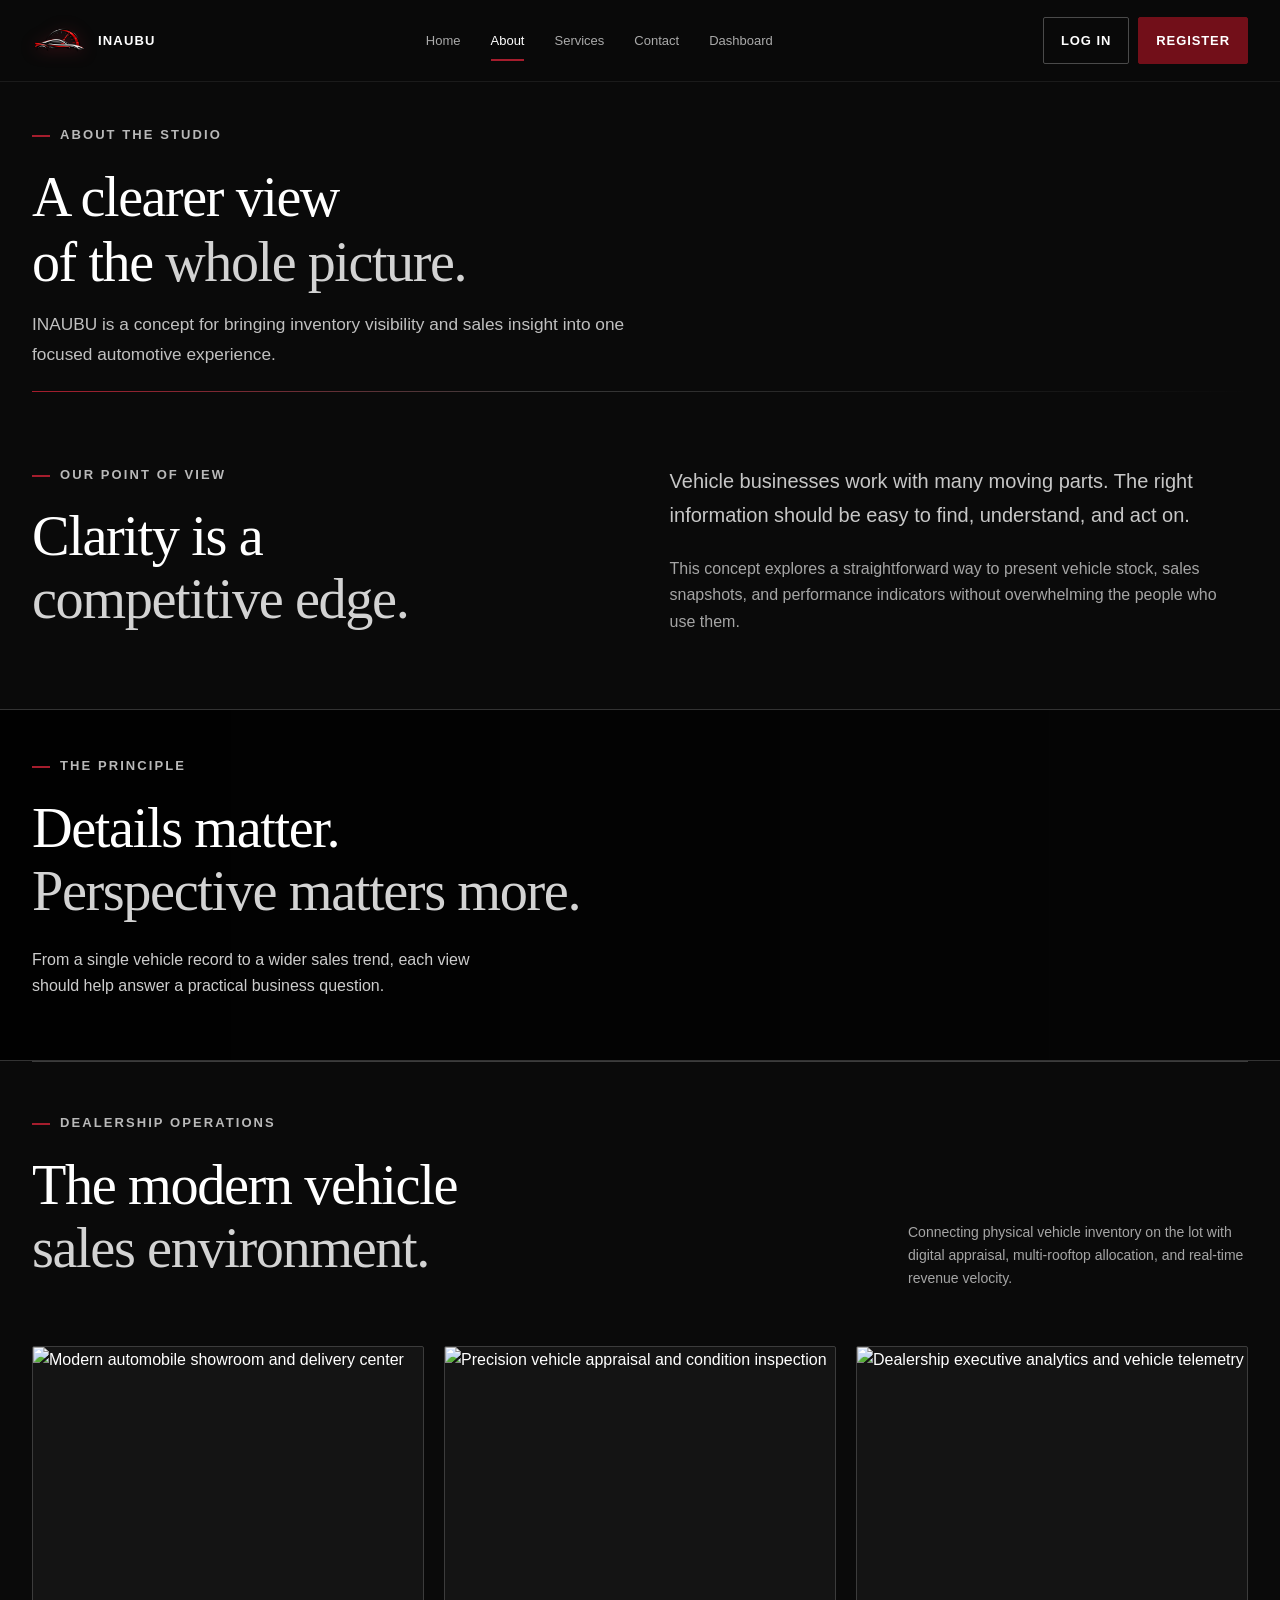
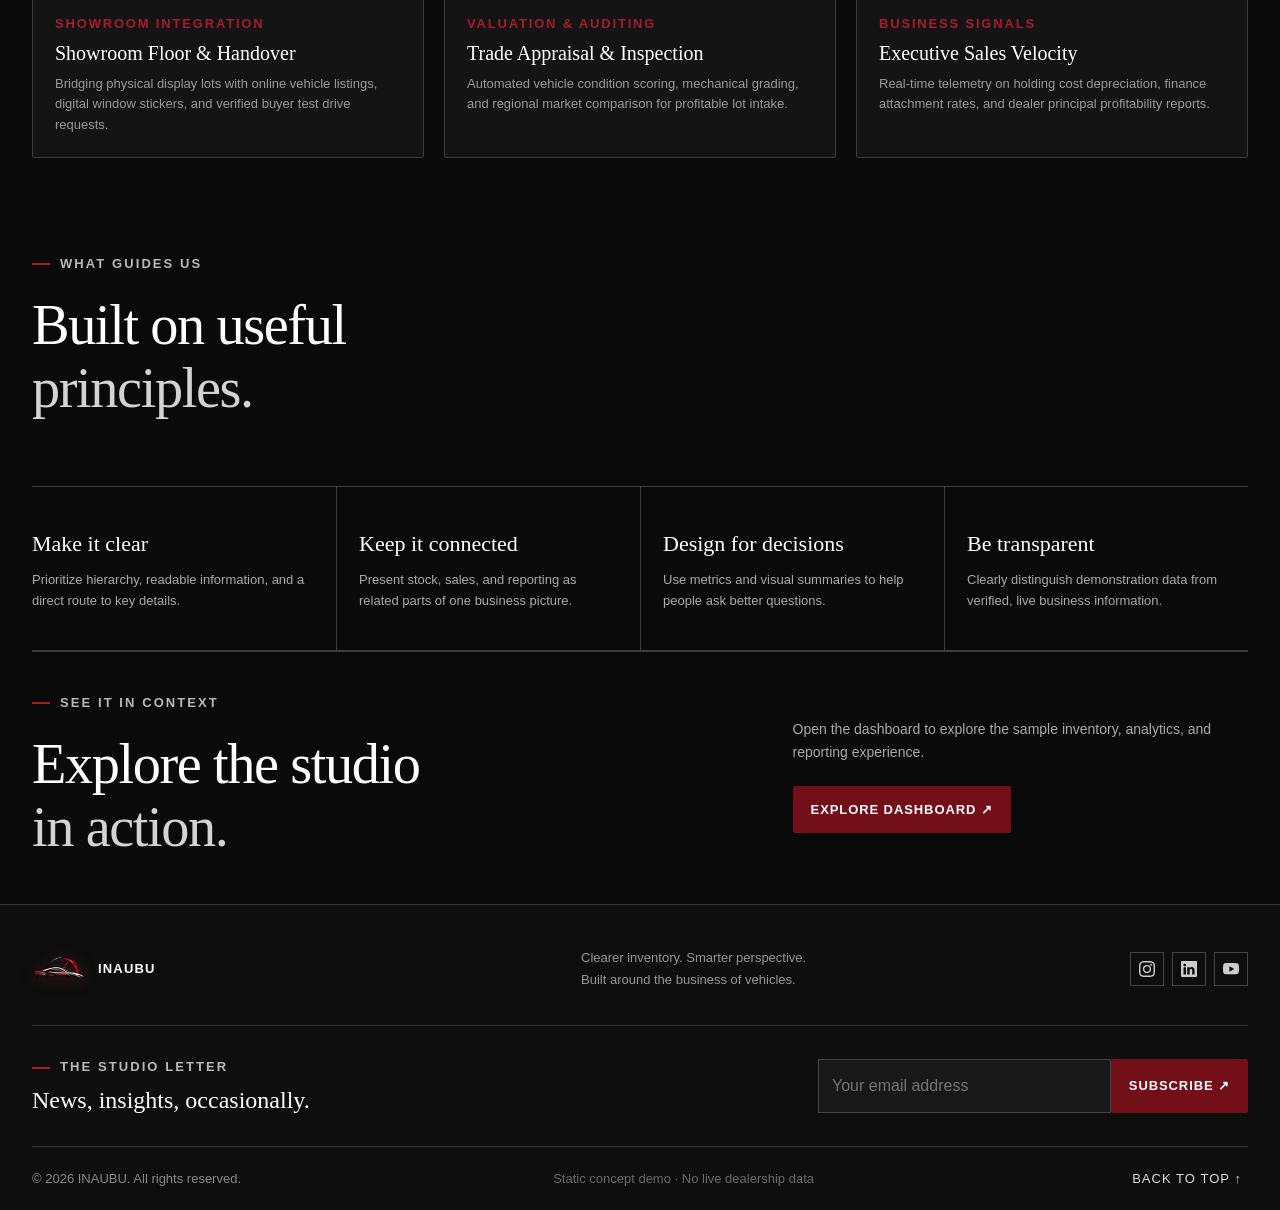
==== commit 11043b3c: "imagealignments" ====
--- a/about.html
+++ b/about.html
@@ -69,7 +69,7 @@
                     </div>
                 </article>
                 <article class="visual-gallery-card">
-                    <img class="visual-gallery-img" src="https://images.unsplash.com/photo-1555353540-64580b51c258?auto=format&fit=crop&w=800&q=80" alt="Precision vehicle appraisal and condition inspection" loading="lazy">
+                    <img class="visual-gallery-img" src="https://images.unsplash.com/photo-1487754180451-c456f719a1fc?auto=format&fit=crop&w=800&q=80" alt="Precision vehicle appraisal and condition inspection" loading="lazy">
                     <div class="visual-gallery-card-body">
                         <span class="visual-gallery-badge">VALUATION &amp; AUDITING</span>
                         <h3>Trade Appraisal &amp; Inspection</h3>
--- a/css/styles.css
+++ b/css/styles.css
@@ -120,16 +120,19 @@
 .vehicle-card-img-wrap {
   position: relative;
   width: 100%;
-  height: 200px;
+  aspect-ratio: 16 / 10;
+  height: auto;
+  min-height: 185px;
   overflow: hidden;
-  background: #1b1b1b;
+  background: #141414;
 }
 .vehicle-card-img {
   width: 100%;
   height: 100%;
   object-fit: cover;
+  object-position: center 50%;
   display: block;
-  transition: transform 500ms ease;
+  transition: transform 550ms cubic-bezier(0.2, 0.8, 0.2, 1);
 }
 .vehicle-card:hover .vehicle-card-img {
   transform: scale(1.06);
@@ -252,39 +255,54 @@
   color: #fff;
 }
 
-/* Feature card image previews on Home */
+/* Feature card image previews on Home - Responsive Aspect Ratio for full vehicle visibility */
 .feature-card-media {
   width: 100%;
-  height: 140px;
-  border-radius: 2px;
+  aspect-ratio: 16 / 10;
+  height: auto;
+  min-height: 195px;
+  border-radius: 3px;
   overflow: hidden;
-  margin-bottom: 18px;
+  margin-bottom: 20px;
   position: relative;
   border: 1px solid #282828;
+  background: #0d0d0d;
 }
 .feature-card-media img {
   width: 100%;
   height: 100%;
   object-fit: cover;
+  object-position: center 50%;
   display: block;
-  transition: transform 450ms ease;
+  transition: transform 550ms cubic-bezier(0.2, 0.8, 0.2, 1);
 }
 .feature-card:hover .feature-card-media img {
-  transform: scale(1.08);
+  transform: scale(1.05);
+}
+.feature-card-media::after {
+  content: "";
+  position: absolute;
+  inset: 0;
+  background: linear-gradient(180deg, rgba(0, 0, 0, 0) 50%, rgba(0, 0, 0, 0.55) 100%);
+  pointer-events: none;
 }
 .feature-card-tag {
   position: absolute;
-  bottom: 8px;
-  left: 8px;
-  font-size: 13px !important;
-  letter-spacing: .14em;
+  bottom: 10px;
+  left: 10px;
+  z-index: 2;
+  font-size: 11px !important;
+  letter-spacing: .15em;
   font-weight: 700;
   text-transform: uppercase;
-  background: rgba(10,10,10,0.85);
-  color: #e5a0a6;
-  border: 1px solid #4a2428;
-  padding: 3px 8px;
-  backdrop-filter: blur(6px);
+  background: rgba(12, 12, 12, 0.88);
+  color: #f2a6ad;
+  border: 1px solid rgba(165, 29, 45, 0.45);
+  border-left: 3px solid var(--red-bright);
+  padding: 4px 10px;
+  border-radius: 2px;
+  backdrop-filter: blur(8px);
+  box-shadow: 0 4px 12px rgba(0, 0, 0, 0.5);
 }
 
 /* About & Services visual gallery strips */
@@ -311,10 +329,13 @@
 }
 .visual-gallery-img {
   width: 100%;
-  height: 240px;
+  aspect-ratio: 16 / 10;
+  height: auto;
+  min-height: 200px;
   object-fit: cover;
+  object-position: center 50%;
   display: block;
-  transition: transform 500ms ease;
+  transition: transform 550ms cubic-bezier(0.2, 0.8, 0.2, 1);
 }
 .visual-gallery-card:hover .visual-gallery-img {
   transform: scale(1.05);
@@ -389,7 +410,9 @@
     grid-template-columns: 1fr;
   }
   .visual-gallery-img {
-    height: 200px;
+    aspect-ratio: 16 / 10;
+    height: auto;
+    min-height: 190px;
   }
   .vehicle-showcase-grid {
     grid-template-columns: 1fr;
